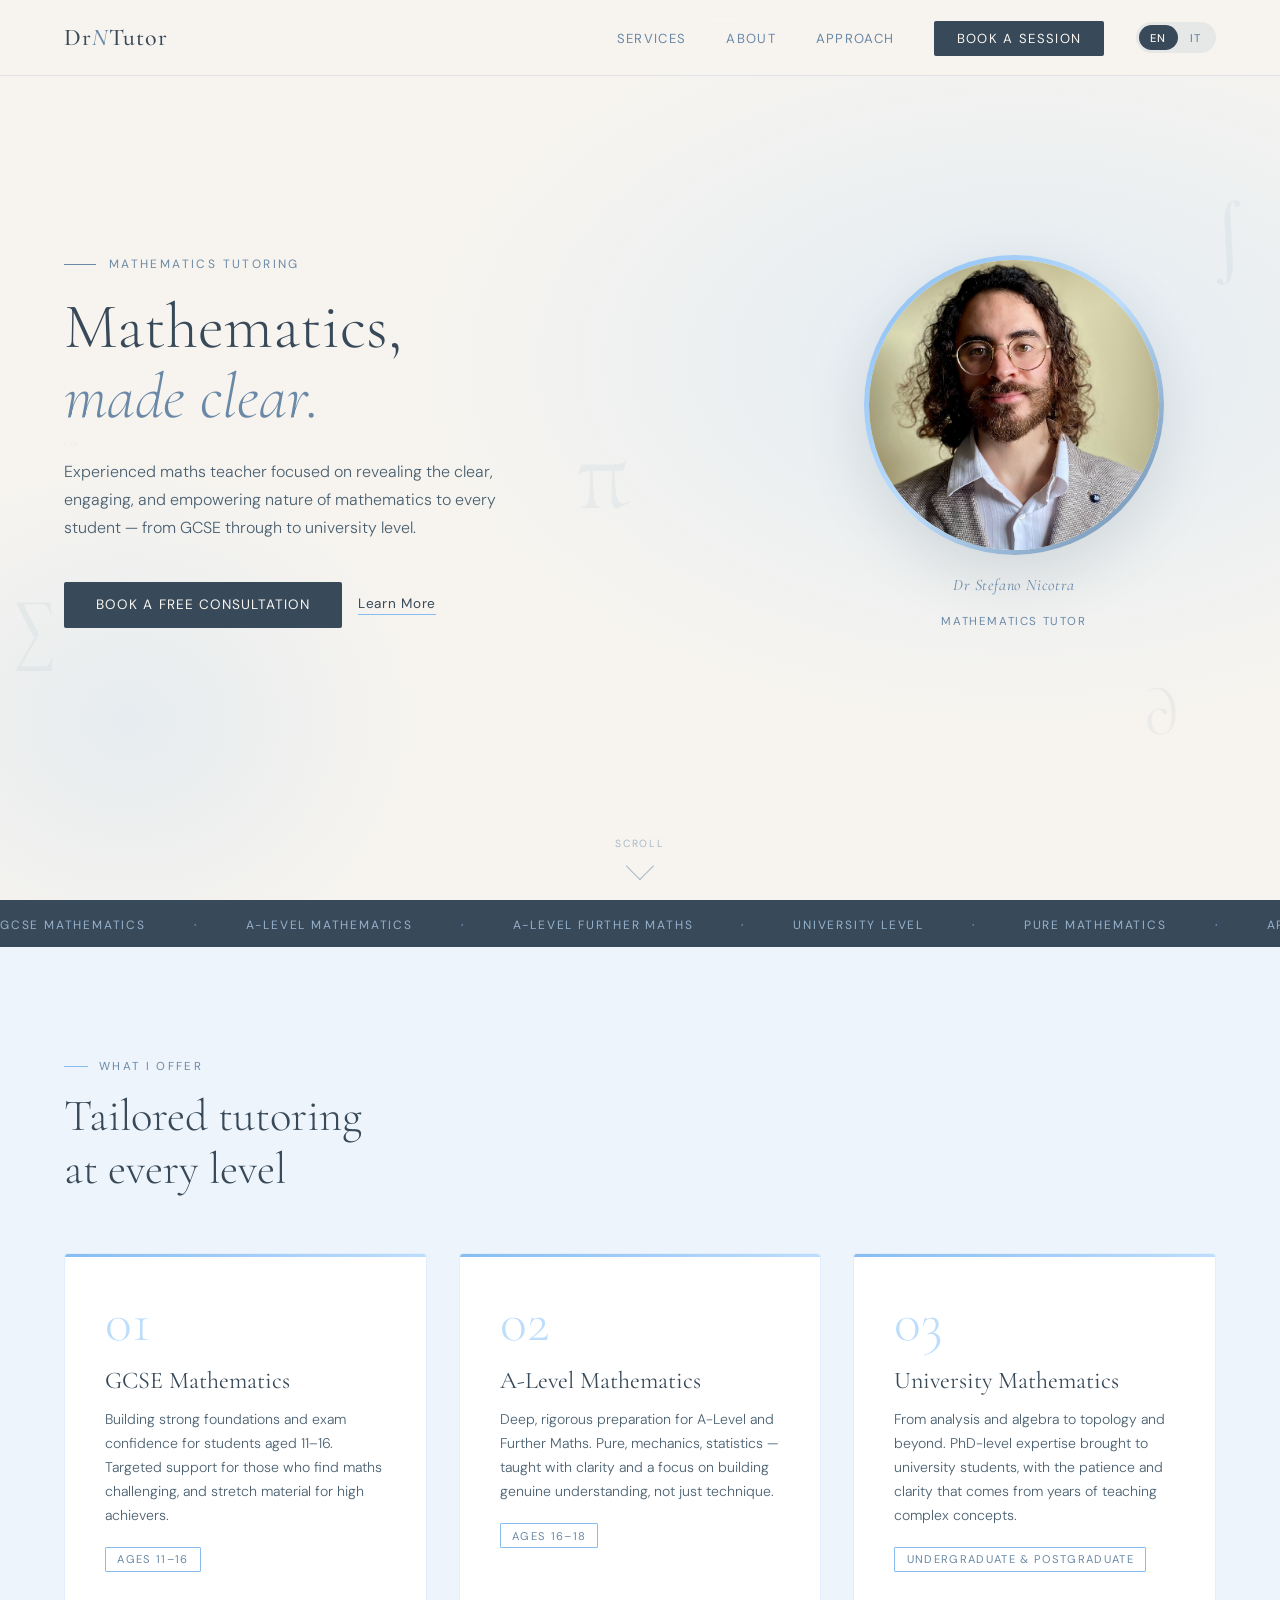
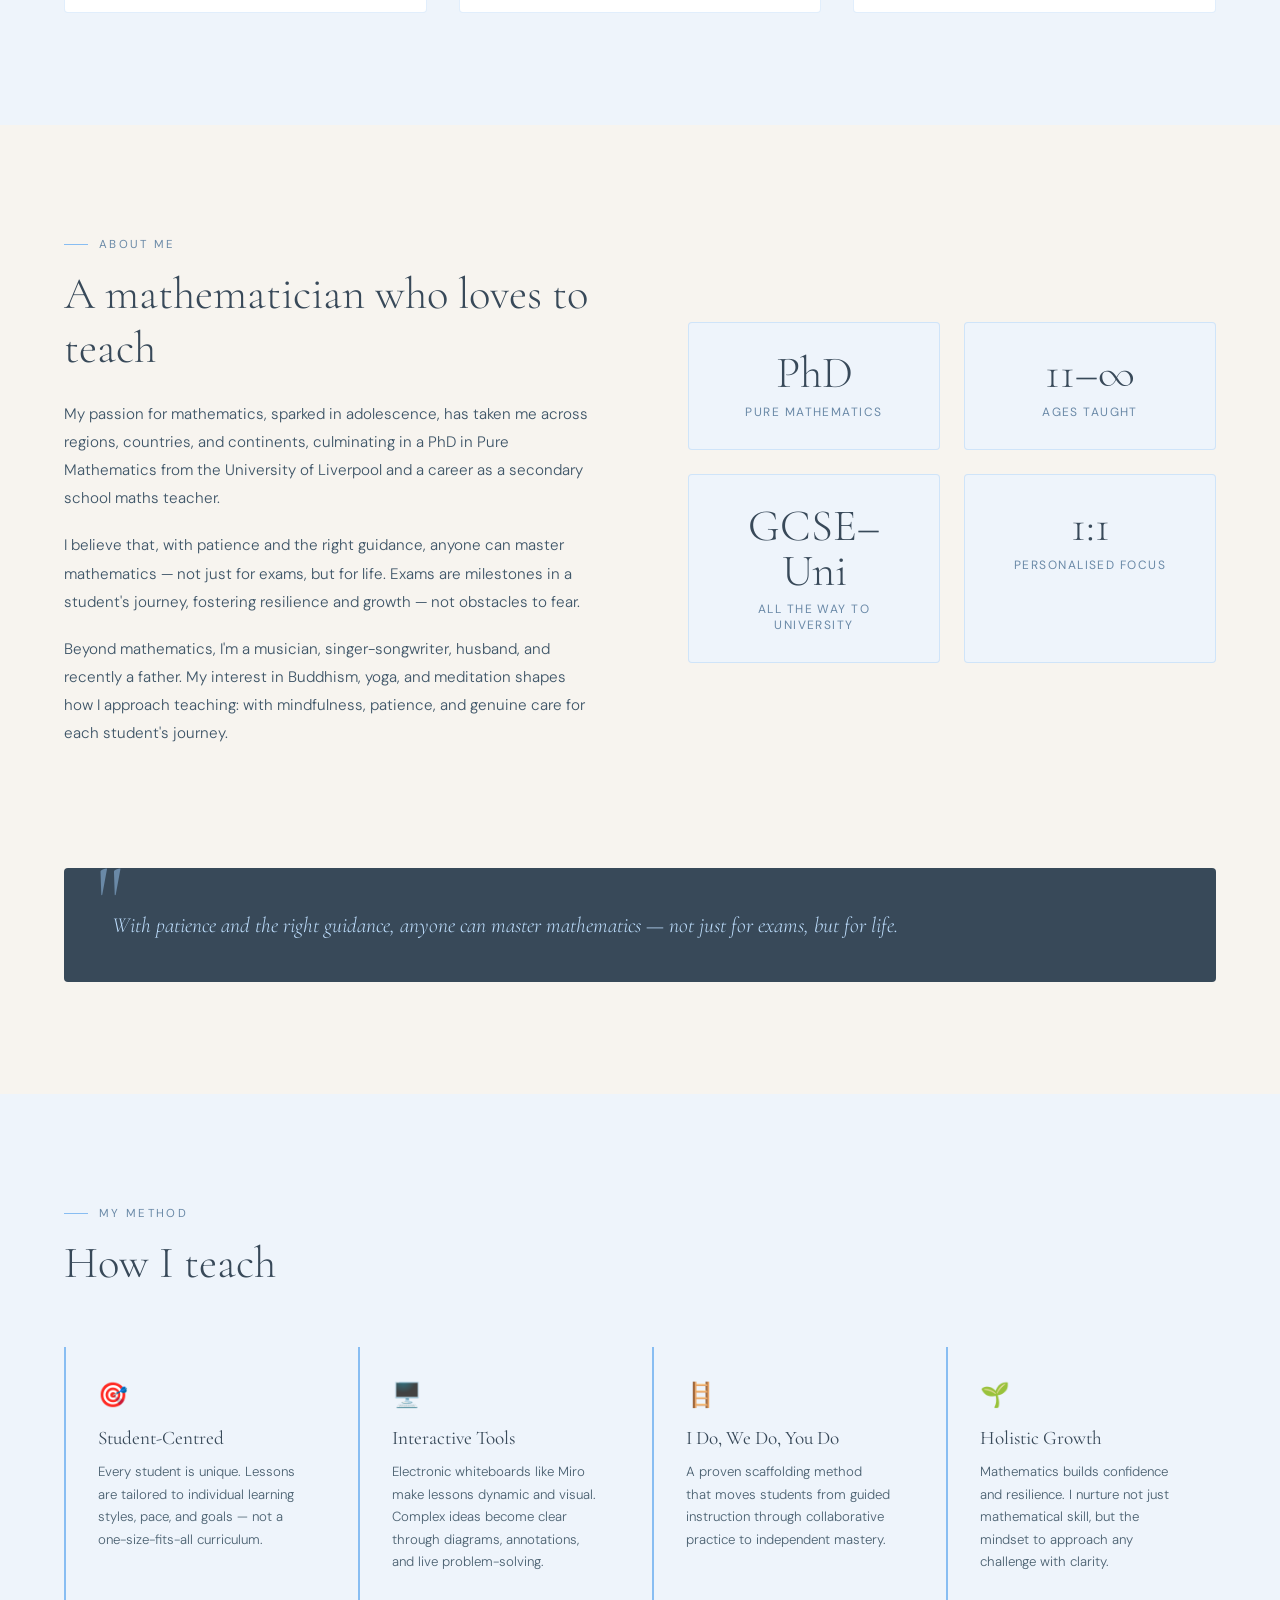
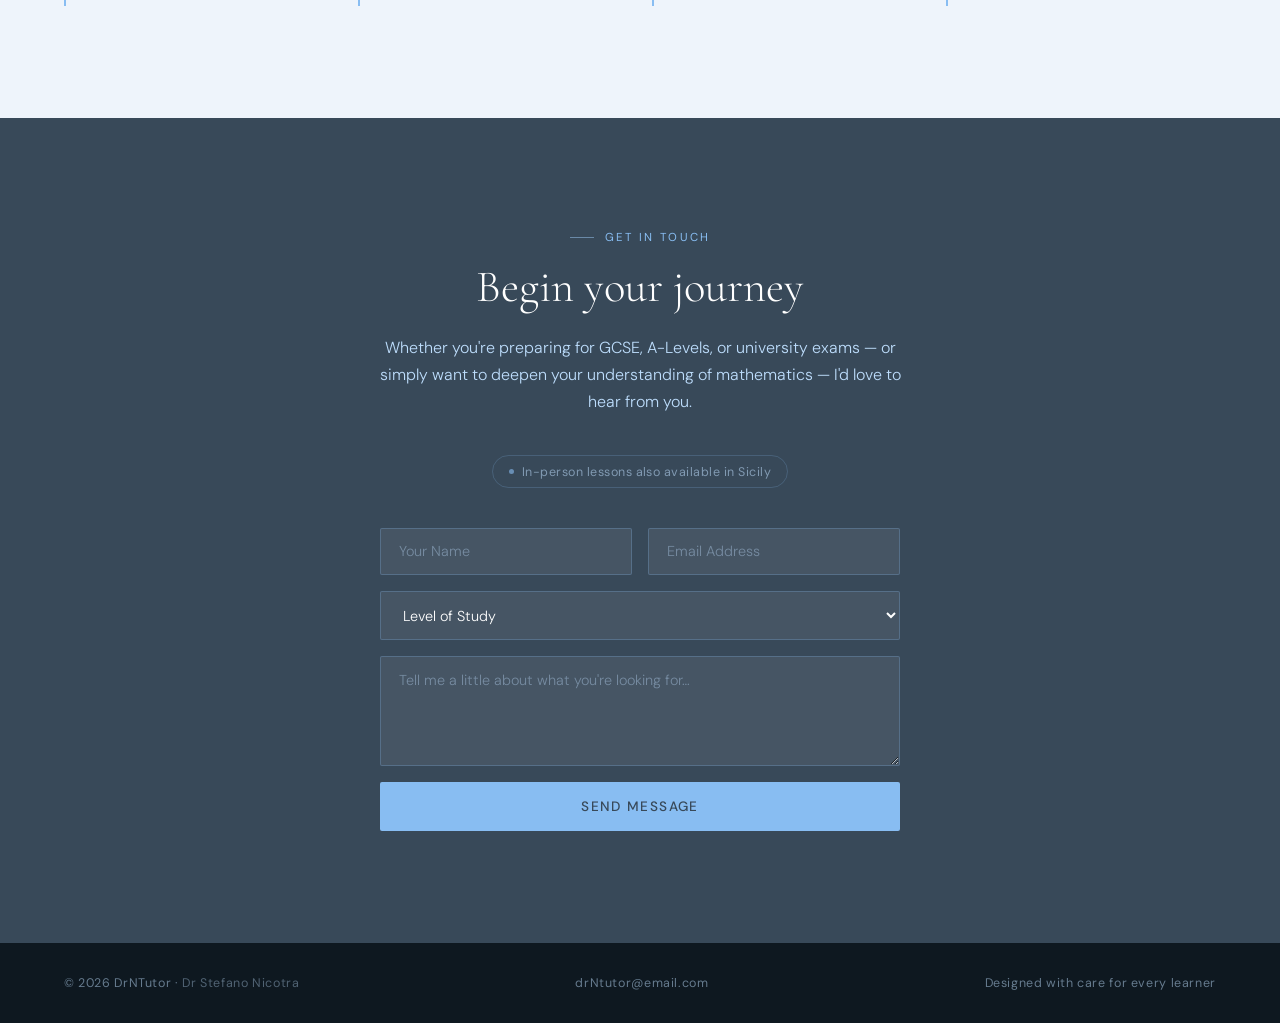
==== index.html @ b0b3ac21 "Update index.html" ====
<!DOCTYPE html>
<html lang="en">
<head>
  <meta charset="UTF-8">
  <meta name="viewport" content="width=device-width, initial-scale=1.0">
  <title>DrNTutor — Mathematics Tutoring</title>
  <link rel="preconnect" href="https://fonts.googleapis.com">
  <link href="https://fonts.googleapis.com/css2?family=Cormorant+Garamond:ital,wght@0,300;0,400;0,500;1,300;1,400&family=DM+Sans:wght@300;400;500&display=swap" rel="stylesheet">
  <style>
    *, *::before, *::after { box-sizing: border-box; margin: 0; padding: 0; }
    :root {
      --blue-light: #88BDF2; --blue-deep: #384959;
      --blue-sky: #BDDDFC;   --blue-slate: #6A89A7;
      --cream: #F7F4EF;      --ink: #1a2330; --mist: #eef4fb;
    }
    html { scroll-behavior: smooth; }
    body { font-family: 'DM Sans', sans-serif; background: var(--cream); color: var(--ink); overflow-x: hidden; }

    /* NAV */
    nav {
      position: fixed; top: 0; left: 0; right: 0; z-index: 100;
      display: flex; justify-content: space-between; align-items: center;
      padding: 1.4rem 4rem;
      background: rgba(247,244,239,0.88);
      backdrop-filter: blur(12px);
      border-bottom: 1px solid rgba(106,137,167,0.15);
    }
    .nav-logo { font-family: 'Cormorant Garamond', serif; font-size: 1.5rem; font-weight: 500; color: var(--blue-deep); letter-spacing: 0.04em; }
    .nav-logo span { color: var(--blue-slate); font-style: italic; }
    .nav-right { display: flex; align-items: center; gap: 2rem; }
    .nav-links { display: flex; gap: 2.5rem; list-style: none; }
    .nav-links a { font-size: 0.82rem; font-weight: 400; color: var(--blue-slate); text-decoration: none; letter-spacing: 0.1em; text-transform: uppercase; transition: color 0.2s; }
    .nav-links a:hover { color: var(--blue-deep); }
    .nav-cta { background: var(--blue-deep); color: var(--cream) !important; padding: 0.55rem 1.4rem !important; border-radius: 2px; }
    .nav-cta:hover { background: var(--blue-slate) !important; }

    /* LANG TOGGLE */
    .lang-toggle { display: flex; align-items: center; background: rgba(106,137,167,0.12); border-radius: 20px; padding: 3px; }
    .lang-btn { font-size: 0.7rem; font-weight: 500; letter-spacing: 0.12em; text-transform: uppercase; border: none; background: transparent; color: var(--blue-slate); padding: 0.32rem 0.72rem; border-radius: 16px; cursor: pointer; transition: background 0.2s, color 0.2s; font-family: 'DM Sans', sans-serif; }
    .lang-btn.active { background: var(--blue-deep); color: var(--cream); }

    /* HERO */
    .hero {
      min-height: 100vh;
      display: flex; flex-direction: column; justify-content: center;
      padding: 0 4rem 6rem; padding-top: 5rem;
      position: relative; overflow: hidden;
    }
    .hero-bg { position: absolute; inset: 0; z-index: 0; background: radial-gradient(ellipse 70% 60% at 80% 40%, rgba(189,221,252,0.35) 0%, transparent 70%), radial-gradient(ellipse 40% 50% at 10% 80%, rgba(136,189,242,0.15) 0%, transparent 60%); }
    .math-float { position: absolute; z-index: 0; font-family: 'Cormorant Garamond', serif; color: rgba(106,137,167,0.08); pointer-events: none; animation: floatUp 20s ease-in-out infinite; }
    .math-float:nth-child(1) { font-size: 8rem; top: 15%; left: 3%;   animation-delay: 0s; }
    .math-float:nth-child(2) { font-size: 5rem; top: 65%; left: 1%;   animation-delay: 3s; }
    .math-float:nth-child(3) { font-size: 6rem; top: 20%; right: 3%;  animation-delay: 6s; }
    .math-float:nth-child(4) { font-size: 4rem; top: 75%; right: 8%;  animation-delay: 9s; }
    .math-float:nth-child(5) { font-size: 7rem; top: 45%; left: 45%;  animation-delay: 12s; }
    @keyframes floatUp { 0%,100% { transform: translateY(0) rotate(-2deg); opacity:.08; } 50% { transform: translateY(-18px) rotate(2deg); opacity:.13; } }

    /* HERO INNER — text left, portrait right */
    .hero-inner {
      position: relative; z-index: 1;
      display: grid;
      grid-template-columns: 1fr auto;
      align-items: center;
      gap: 4rem;
      max-width: 1100px;
    }
    .hero-content {}
    .hero-eyebrow { font-size: 0.75rem; letter-spacing: 0.2em; text-transform: uppercase; color: var(--blue-slate); margin-bottom: 1.2rem; display: flex; align-items: center; gap: 0.8rem; }
    .hero-eyebrow::before { content: ''; display: block; width: 2rem; height: 1px; background: var(--blue-slate); }
    .hero-title { font-family: 'Cormorant Garamond', serif; font-size: clamp(3rem, 5vw, 4.8rem); font-weight: 300; line-height: 1.1; color: var(--blue-deep); margin-bottom: 1.6rem; }
    .hero-title em { font-style: italic; color: var(--blue-slate); }
    .hero-sub { font-size: 1rem; line-height: 1.75; color: #4a6070; max-width: 480px; margin-bottom: 2.5rem; font-weight: 300; }
    .hero-actions { display: flex; gap: 1rem; align-items: center; }
    .btn-primary { background: var(--blue-deep); color: var(--cream); padding: 0.9rem 2rem; border: none; border-radius: 2px; font-family: 'DM Sans', sans-serif; font-size: 0.85rem; font-weight: 400; letter-spacing: 0.08em; text-transform: uppercase; cursor: pointer; text-decoration: none; transition: background 0.25s, transform 0.15s; display: inline-block; }
    .btn-primary:hover { background: var(--blue-slate); transform: translateY(-1px); }
    .btn-secondary { color: var(--blue-deep); font-size: 0.85rem; font-weight: 400; text-decoration: none; letter-spacing: 0.05em; border-bottom: 1px solid var(--blue-light); padding-bottom: 2px; transition: border-color 0.2s; }
    .btn-secondary:hover { border-color: var(--blue-deep); }

    /* CIRCULAR PORTRAIT */
    .hero-portrait-wrap {
      display: flex; flex-direction: column; align-items: center; gap: 1.2rem;
      flex-shrink: 0;
    }
    .portrait-ring {
      width: 300px; height: 300px;
      border-radius: 50%;
      padding: 5px;
      background: linear-gradient(135deg, var(--blue-light), var(--blue-sky), var(--blue-slate));
      box-shadow: 0 20px 60px rgba(56,73,89,0.15);
    }
    .portrait-inner {
      width: 100%; height: 100%;
      border-radius: 50%;
      overflow: hidden;
      background: var(--mist);
      display: flex; align-items: center; justify-content: center;
      position: relative;
    }
    /* Placeholder shown until a real photo is dropped in */
    .portrait-placeholder {
      display: flex; flex-direction: column; align-items: center; gap: 0.5rem;
      color: var(--blue-slate); text-align: center; padding: 1rem;
    }
    .portrait-placeholder svg { opacity: 0.4; }
    .portrait-placeholder span { font-size: 0.72rem; letter-spacing: 0.08em; text-transform: uppercase; opacity: 0.6; }
    /* Real photo: just swap the src on <img id="portrait-img"> */
    #portrait-img { width: 100%; height: 100%; object-fit: cover; object-position: center top; display: none; }

    .portrait-name {
      font-family: 'Cormorant Garamond', serif;
      font-size: 1rem; font-weight: 400; font-style: italic;
      color: var(--blue-slate); letter-spacing: 0.05em; text-align: center;
    }

    /* SCROLL INDICATOR */
    .scroll-hint {
      position: absolute; bottom: 1.5rem; left: 50%; transform: translateX(-50%);
      z-index: 2; display: flex; flex-direction: column; align-items: center; gap: 0.4rem;
      opacity: 0.55; animation: fadeInUp 1.2s ease 1.5s both;
    }
    .scroll-hint span { font-size: 0.65rem; letter-spacing: 0.18em; text-transform: uppercase; color: var(--blue-slate); }
    .scroll-arrow {
      width: 20px; height: 20px;
      border-right: 1.5px solid var(--blue-slate);
      border-bottom: 1.5px solid var(--blue-slate);
      transform: rotate(45deg);
      animation: bounce 1.8s ease-in-out infinite;
    }
    @keyframes bounce { 0%,100% { transform: rotate(45deg) translateY(0); } 50% { transform: rotate(45deg) translateY(5px); } }
    @keyframes fadeInUp { from { opacity:0; transform: translateX(-50%) translateY(10px); } to { opacity:.55; transform: translateX(-50%) translateY(0); } }

    /* STRIP */
    .strip { background: var(--blue-deep); color: var(--blue-sky); padding: 0.8rem 0; overflow: hidden; white-space: nowrap; }
    .strip-inner { display: inline-flex; gap: 3rem; animation: marquee 25s linear infinite; font-size: 0.75rem; letter-spacing: 0.15em; text-transform: uppercase; }
    .strip-inner span { opacity: 0.7; }
    .strip-dot { color: var(--blue-light); opacity: 1 !important; }
    @keyframes marquee { from { transform: translateX(0); } to { transform: translateX(-50%); } }

    /* SECTIONS */
    section { padding: 7rem 4rem; }
    .section-label { font-size: 0.72rem; letter-spacing: 0.2em; text-transform: uppercase; color: var(--blue-slate); margin-bottom: 1rem; display: flex; align-items: center; gap: 0.7rem; }
    .section-label::before { content: ''; display: block; width: 1.5rem; height: 1px; background: var(--blue-light); }
    .section-title { font-family: 'Cormorant Garamond', serif; font-size: clamp(2.2rem, 3.5vw, 3.2rem); font-weight: 300; color: var(--blue-deep); line-height: 1.2; }

    /* SERVICES */
    .services { background: var(--mist); }
    .services-grid { display: grid; grid-template-columns: repeat(3, 1fr); gap: 2rem; margin-top: 3.5rem; }
    .service-card { background: white; padding: 2.5rem; border-radius: 4px; border: 1px solid rgba(136,189,242,0.25); position: relative; overflow: hidden; transition: transform 0.25s, box-shadow 0.25s; }
    .service-card:hover { transform: translateY(-4px); box-shadow: 0 16px 48px rgba(56,73,89,0.1); }
    .service-card::before { content: ''; position: absolute; top: 0; left: 0; right: 0; height: 3px; background: linear-gradient(90deg, var(--blue-light), var(--blue-sky)); }
    .service-num { font-family: 'Cormorant Garamond', serif; font-size: 3.5rem; font-weight: 300; color: var(--blue-sky); line-height: 1; margin-bottom: 1rem; }
    .service-name { font-family: 'Cormorant Garamond', serif; font-size: 1.5rem; font-weight: 400; color: var(--blue-deep); margin-bottom: 0.8rem; }
    .service-desc { font-size: 0.88rem; line-height: 1.7; color: #4a6070; font-weight: 300; }
    .service-tag { display: inline-block; margin-top: 1.2rem; font-size: 0.7rem; letter-spacing: 0.12em; text-transform: uppercase; color: var(--blue-slate); border: 1px solid var(--blue-light); padding: 0.3rem 0.7rem; border-radius: 1px; }

    /* ABOUT */
    .about-grid { display: grid; grid-template-columns: 1fr 1fr; gap: 6rem; align-items: center; }
    .about-body { font-size: 0.95rem; line-height: 1.85; color: #3d5467; font-weight: 300; margin-top: 1.5rem; }
    .about-body p + p { margin-top: 1.2rem; }
    .about-stats { display: grid; grid-template-columns: 1fr 1fr; gap: 1.5rem; }
    .stat-box { background: var(--mist); border: 1px solid rgba(136,189,242,0.3); border-radius: 4px; padding: 1.8rem; text-align: center; }
    .stat-num { font-family: 'Cormorant Garamond', serif; font-size: 2.8rem; font-weight: 300; color: var(--blue-deep); line-height: 1; }
    .stat-label { font-size: 0.75rem; letter-spacing: 0.12em; text-transform: uppercase; color: var(--blue-slate); margin-top: 0.5rem; }
    .about-quote { grid-column: 1 / -1; background: var(--blue-deep); color: var(--blue-sky); padding: 2.5rem 3rem; border-radius: 4px; margin-top: 1.5rem; position: relative; }
    .about-quote::before { content: '"'; font-family: 'Cormorant Garamond', serif; font-size: 6rem; font-weight: 300; color: var(--blue-slate); position: absolute; top: -1rem; left: 2rem; line-height: 1; }
    .about-quote p { font-family: 'Cormorant Garamond', serif; font-size: 1.35rem; font-style: italic; font-weight: 300; line-height: 1.6; }

    /* APPROACH */
    .approach { background: var(--mist); }
    .approach-grid { display: grid; grid-template-columns: repeat(4, 1fr); gap: 1.5rem; margin-top: 3.5rem; }
    .approach-item { padding: 2rem; border-left: 2px solid var(--blue-light); }
    .approach-icon { font-size: 1.5rem; margin-bottom: 1rem; }
    .approach-title { font-family: 'Cormorant Garamond', serif; font-size: 1.2rem; color: var(--blue-deep); margin-bottom: 0.7rem; }
    .approach-text { font-size: 0.83rem; line-height: 1.7; color: #4a6070; font-weight: 300; }

    /* CONTACT */
    .contact { background: var(--blue-deep); color: var(--blue-sky); text-align: center; }
    .contact .section-label { color: var(--blue-light); justify-content: center; }
    .contact .section-label::before { background: var(--blue-slate); }
    .contact .section-title { color: white; margin-bottom: 1.2rem; }
    .contact-sub { font-size: 1rem; line-height: 1.7; color: var(--blue-sky); max-width: 540px; margin: 0 auto 2.5rem; font-weight: 300; }
    .sicily-note {
      display: inline-flex; align-items: center; gap: 0.5rem;
      font-size: 0.78rem; color: rgba(189,221,252,0.55);
      border: 1px solid rgba(136,189,242,0.2);
      padding: 0.45rem 1rem; border-radius: 20px;
      margin-bottom: 2.5rem;
      letter-spacing: 0.04em;
    }
    .sicily-note .dot { width: 5px; height: 5px; border-radius: 50%; background: var(--blue-light); opacity: 0.6; flex-shrink: 0; }
    .contact-form { max-width: 520px; margin: 0 auto; display: grid; gap: 1rem; }
    .form-row { display: grid; grid-template-columns: 1fr 1fr; gap: 1rem; }
    .form-input { background: rgba(255,255,255,0.07); border: 1px solid rgba(136,189,242,0.25); border-radius: 2px; padding: 0.85rem 1.1rem; color: white; font-family: 'DM Sans', sans-serif; font-size: 0.9rem; font-weight: 300; outline: none; transition: border-color 0.2s; width: 100%; }
    .form-input::placeholder { color: rgba(189,221,252,0.4); }
    .form-input:focus { border-color: var(--blue-light); }
    select.form-input option { background: var(--blue-deep); color: white; }
    textarea.form-input { resize: vertical; min-height: 110px; }
    .btn-form { background: var(--blue-light); color: var(--blue-deep); padding: 1rem 2.5rem; border: none; border-radius: 2px; font-family: 'DM Sans', sans-serif; font-size: 0.85rem; font-weight: 500; letter-spacing: 0.1em; text-transform: uppercase; cursor: pointer; transition: background 0.25s; width: 100%; }
    .btn-form:hover { background: var(--blue-sky); }

    /* FOOTER */
    footer { background: #0e1820; color: rgba(189,221,252,0.5); padding: 2rem 4rem; display: flex; justify-content: space-between; align-items: center; font-size: 0.78rem; letter-spacing: 0.05em; }

    /* REVEAL */
    .reveal { opacity: 0; transform: translateY(24px); transition: opacity 0.7s ease, transform 0.7s ease; }
    .reveal.visible { opacity: 1; transform: translateY(0); }

    /* RESPONSIVE */
    @media (max-width: 900px) {
      nav { padding: 1.2rem 1.5rem; }
      .nav-links { display: none; }
      .hero { padding: 6rem 1.5rem 4rem; }
      .hero-inner { grid-template-columns: 1fr; justify-items: center; text-align: center; gap: 2.5rem; }
      .hero-eyebrow { justify-content: center; }
      .hero-sub { margin-left: auto; margin-right: auto; }
      .hero-actions { justify-content: center; }
      .portrait-ring { width: 240px; height: 240px; }
      section { padding: 5rem 1.5rem; }
      .services-grid { grid-template-columns: 1fr; }
      .about-grid { grid-template-columns: 1fr; gap: 3rem; }
      .approach-grid { grid-template-columns: 1fr 1fr; }
      .form-row { grid-template-columns: 1fr; }
      footer { flex-direction: column; gap: 0.8rem; text-align: center; }
    }
  </style>
</head>
<body>

  <!-- NAV -->
  <nav>
    <div class="nav-logo">Dr<span>N</span>Tutor</div>
    <div class="nav-right">
      <ul class="nav-links">
        <li><a href="#services" data-t='{"en":"Services","it":"Servizi"}'>Services</a></li>
        <li><a href="#about" data-t='{"en":"About","it":"Chi sono"}'>About</a></li>
        <li><a href="#approach" data-t='{"en":"Approach","it":"Metodo"}'>Approach</a></li>
        <li><a href="#contact" class="nav-cta" data-t='{"en":"Book a Session","it":"Prenota"}'>Book a Session</a></li>
      </ul>
      <div class="lang-toggle">
        <button class="lang-btn active" id="btn-en" onclick="setLang('en')">EN</button>
        <button class="lang-btn" id="btn-it" onclick="setLang('it')">IT</button>
      </div>
    </div>
  </nav>

  <!-- HERO -->
  <section class="hero" id="home">
    <div class="hero-bg"></div>
    <span class="math-float">∑</span><span class="math-float">∫</span>
    <span class="math-float">∂</span><span class="math-float">π</span><span class="math-float">∞</span>

    <div class="hero-inner">
      <!-- TEXT -->
      <div class="hero-content reveal">
        <div class="hero-eyebrow" data-t='{"en":"Mathematics Tutoring","it":"Ripetizioni di Matematica"}'>Mathematics Tutoring</div>
        <h1 class="hero-title" data-t='{"en":"Mathematics,<br><em>made clear.<\/em>","it":"La matematica,<br><em>resa chiara.<\/em>"}'>Mathematics,<br><em>made clear.</em></h1>
        <p class="hero-sub" data-t='{"en":"Experienced maths teacher focused on revealing the clear, engaging, and empowering nature of mathematics to every student — from GCSE through to university level.","it":"Insegnante di matematica con esperienza, dedicato a rendere la matematica chiara, coinvolgente e accessibile a ogni studente — dalle scuole medie fino all'università."}'>
          Experienced maths teacher focused on revealing the clear, engaging, and empowering nature of mathematics to every student — from GCSE through to university level.
        </p>
        <div class="hero-actions">
          <a href="#contact" class="btn-primary" data-t='{"en":"Book a Free Consultation","it":"Prenota una Consulenza Gratuita"}'>Book a Free Consultation</a>
          <a href="#about" class="btn-secondary" data-t='{"en":"Learn More","it":"Scopri di più"}'>Learn More</a>
        </div>
      </div>

      <!-- PORTRAIT -->
      <div class="hero-portrait-wrap reveal" style="transition-delay:0.2s">
        <div class="portrait-ring">
          <div class="portrait-inner">
            <img id="portrait-img" src="[data-uri]" alt="Dr N" style="width:100%;height:100%;object-fit:cover;object-position:center 8%;display:block;transform:scale(1.15);transform-origin:center 20%;">
          </div>
        </div>
        <div class="portrait-name" data-t='{"en":"Dr Stefano Nicotra","it":"Dr Stefano Nicotra"}'>Dr Stefano Nicotra</div>
        <div style="font-size:0.72rem;letter-spacing:0.14em;text-transform:uppercase;color:var(--blue-slate);text-align:center;" data-t='{"en":"Mathematics Tutor","it":"Tutor di Matematica"}'>Mathematics Tutor</div>
      </div>
    </div>

    <!-- SCROLL HINT -->
    <div class="scroll-hint">
      <span data-t='{"en":"Scroll","it":"Scorri"}'>Scroll</span>
      <div class="scroll-arrow"></div>
    </div>
  </section>

  <!-- STRIP -->
  <div class="strip">
    <div class="strip-inner">
      <span data-t='{"en":"GCSE Mathematics","it":"Matematica GCSE"}'>GCSE Mathematics</span><span class="strip-dot">·</span>
      <span data-t='{"en":"A-Level Mathematics","it":"Matematica A-Level"}'>A-Level Mathematics</span><span class="strip-dot">·</span>
      <span data-t='{"en":"A-Level Further Maths","it":"Further Maths A-Level"}'>A-Level Further Maths</span><span class="strip-dot">·</span>
      <span data-t='{"en":"University Level","it":"Livello Universitario"}'>University Level</span><span class="strip-dot">·</span>
      <span data-t='{"en":"Pure Mathematics","it":"Matematica Pura"}'>Pure Mathematics</span><span class="strip-dot">·</span>
      <span data-t='{"en":"Applied Mathematics","it":"Matematica Applicata"}'>Applied Mathematics</span><span class="strip-dot">·</span>
      <span data-t='{"en":"Statistics","it":"Statistica"}'>Statistics</span><span class="strip-dot">·</span>
      <span data-t='{"en":"Online Lessons","it":"Lezioni Online"}'>Online Lessons</span><span class="strip-dot">·</span>
      <span data-t='{"en":"GCSE Mathematics","it":"Matematica GCSE"}'>GCSE Mathematics</span><span class="strip-dot">·</span>
      <span data-t='{"en":"A-Level Mathematics","it":"Matematica A-Level"}'>A-Level Mathematics</span><span class="strip-dot">·</span>
      <span data-t='{"en":"A-Level Further Maths","it":"Further Maths A-Level"}'>A-Level Further Maths</span><span class="strip-dot">·</span>
      <span data-t='{"en":"University Level","it":"Livello Universitario"}'>University Level</span><span class="strip-dot">·</span>
      <span data-t='{"en":"Pure Mathematics","it":"Matematica Pura"}'>Pure Mathematics</span><span class="strip-dot">·</span>
      <span data-t='{"en":"Applied Mathematics","it":"Matematica Applicata"}'>Applied Mathematics</span><span class="strip-dot">·</span>
      <span data-t='{"en":"Statistics","it":"Statistica"}'>Statistics</span><span class="strip-dot">·</span>
      <span data-t='{"en":"Online Lessons","it":"Lezioni Online"}'>Online Lessons</span><span class="strip-dot">·</span>
    </div>
  </div>

  <!-- SERVICES -->
  <section class="services" id="services">
    <div class="section-label" data-t='{"en":"What I Offer","it":"Cosa Offro"}'>What I Offer</div>
    <h2 class="section-title" data-t='{"en":"Tailored tutoring<br>at every level","it":"Ripetizioni su misura<br>per ogni livello"}'>Tailored tutoring<br>at every level</h2>
    <div class="services-grid">
      <div class="service-card reveal">
        <div class="service-num">01</div>
        <div class="service-name" data-t='{"en":"GCSE Mathematics","it":"Matematica — Scuola Media"}'>GCSE Mathematics</div>
        <p class="service-desc" data-t='{"en":"Building strong foundations and exam confidence for students aged 11–16. Targeted support for those who find maths challenging, and stretch material for high achievers.","it":"Costruire basi solide e fiducia per gli studenti delle scuole medie (11–14 anni). Supporto mirato per chi trova la matematica difficile, e materiale di approfondimento per i più brillanti."}'>
          Building strong foundations and exam confidence for students aged 11–16. Targeted support for those who find maths challenging, and stretch material for high achievers.
        </p>
        <span class="service-tag" data-t='{"en":"Ages 11–16","it":"Età 11–14"}'>Ages 11–16</span>
      </div>
      <div class="service-card reveal" style="transition-delay:0.1s">
        <div class="service-num">02</div>
        <div class="service-name" data-t='{"en":"A-Level Mathematics","it":"Matematica — Liceo"}'>A-Level Mathematics</div>
        <p class="service-desc" data-t='{"en":"Deep, rigorous preparation for A-Level and Further Maths. Pure, mechanics, statistics — taught with clarity and a focus on building genuine understanding, not just technique.","it":"Preparazione solida per studenti di scuola superiore: equazioni, funzioni, calcolo, trigonometria e probabilità — insegnati con chiarezza, con l&apos;obiettivo di costruire una comprensione autentica e profonda."}'>
          Deep, rigorous preparation for A-Level and Further Maths. Pure, mechanics, statistics — taught with clarity and a focus on building genuine understanding, not just technique.
</p>
        <span class="service-tag" data-t='{"en":"Ages 16–18","it":"Età 14–19"}'>Ages 16–18</span>
      </div>
      <div class="service-card reveal" style="transition-delay:0.2s">
        <div class="service-num">03</div>
        <div class="service-name" data-t='{"en":"University Mathematics","it":"Matematica Universitaria"}'>University Mathematics</div>
        <p class="service-desc" data-t='{"en":"From analysis and algebra to topology and beyond. PhD-level expertise brought to university students, with the patience and clarity that comes from years of teaching complex concepts.","it":"Dall&apos;analisi all&apos;algebra lineare, dalla statistica alla topologia e oltre. Competenza a livello di dottorato al servizio degli studenti universitari, con la pazienza e la chiarezza che derivano da anni di insegnamento."}'>
          From analysis and algebra to topology and beyond. PhD-level expertise brought to university students, with the patience and clarity that comes from years of teaching complex concepts.
</p>
        <span class="service-tag" data-t='{"en":"Undergraduate &amp; Postgraduate","it":"Triennale e Magistrale"}'>Undergraduate &amp; Postgraduate</span>
      </div>
    </div>
  </section>

  <!-- ABOUT -->
  <section id="about" style="padding: 7rem 4rem;">
    <div class="about-grid">
      <div class="reveal">
        <div class="section-label" data-t='{"en":"About Me","it":"Chi Sono"}'>About Me</div>
        <h2 class="section-title" data-t='{"en":"A mathematician who loves to teach","it":"Un matematico che ama insegnare"}'>A mathematician who loves to teach</h2>
        <div class="about-body">
          <p data-t='{"en":"My passion for mathematics, sparked in adolescence, has taken me across regions, countries, and continents, culminating in a PhD in Pure Mathematics from the University of Liverpool and a career as a secondary school maths teacher.","it":"La mia passione per la matematica, nata in adolescenza, mi ha portato attraverso regioni, paesi e continenti, culminando in un dottorato in Matematica Pura presso l\'Università di Liverpool e in una carriera come insegnante di matematica."}'>
            My passion for mathematics, sparked in adolescence, has taken me across regions, countries, and continents, culminating in a PhD in Pure Mathematics from the University of Liverpool and a career as a secondary school maths teacher.
          </p>
          <p data-t='{"en":"I believe that, with patience and the right guidance, anyone can master mathematics — not just for exams, but for life. Exams are milestones in a student\'s journey, fostering resilience and growth — not obstacles to fear.","it":"Credo che, con pazienza e la giusta guida, chiunque possa padroneggiare la matematica — non solo per gli esami, ma per la vita. Gli esami sono tappe nel percorso di uno studente, che favoriscono resilienza e crescita."}'>
            I believe that, with patience and the right guidance, anyone can master mathematics — not just for exams, but for life. Exams are milestones in a student's journey, fostering resilience and growth — not obstacles to fear.
          </p>
          <p data-t='{"en":"Beyond mathematics, I\'m a musician, singer-songwriter, husband, and recently a father. My interest in Buddhism, yoga, and meditation shapes how I approach teaching: with mindfulness, patience, and genuine care for each student\'s journey.","it":"Al di là della matematica, sono un musicista, cantautore, marito e recentemente padre. Il mio interesse per il buddhismo, lo yoga e la meditazione plasma il mio approccio all\'insegnamento: con consapevolezza e cura genuina."}'>
            Beyond mathematics, I'm a musician, singer-songwriter, husband, and recently a father. My interest in Buddhism, yoga, and meditation shapes how I approach teaching: with mindfulness, patience, and genuine care for each student's journey.
          </p>
        </div>
      </div>
      <div class="reveal" style="transition-delay:0.15s">
        <div class="about-stats">
          <div class="stat-box"><div class="stat-num">PhD</div><div class="stat-label" data-t='{"en":"Pure Mathematics","it":"Matematica Pura"}'>Pure Mathematics</div></div>
          <div class="stat-box"><div class="stat-num">11–∞</div><div class="stat-label" data-t='{"en":"Ages Taught","it":"Età degli Studenti"}'>Ages Taught</div></div>
          <div class="stat-box"><div class="stat-num" data-t='{"en":"GCSE–Uni","it":"Media–Uni"}'>GCSE–Uni</div><div class="stat-label" data-t='{"en":"All the way to University","it":"Scuola Media · Liceo · Università"}'>All the way to University</div></div>
          <div class="stat-box"><div class="stat-num">1:1</div><div class="stat-label" data-t='{"en":"Personalised Focus","it":"Focus Personalizzato"}'>Personalised Focus</div></div>
        </div>
      </div>
      <div class="about-quote reveal">
        <p data-t='{"en":"With patience and the right guidance, anyone can master mathematics — not just for exams, but for life.","it":"Con pazienza e la giusta guida, chiunque può padroneggiare la matematica — non solo per gli esami, ma per la vita."}'>
          With patience and the right guidance, anyone can master mathematics — not just for exams, but for life.
        </p>
      </div>
    </div>
  </section>

  <!-- APPROACH -->
  <section class="approach" id="approach">
    <div class="section-label" data-t='{"en":"My Method","it":"Il Mio Metodo"}'>My Method</div>
    <h2 class="section-title" data-t='{"en":"How I teach","it":"Come insegno"}'>How I teach</h2>
    <div class="approach-grid">
      <div class="approach-item reveal">
        <div class="approach-icon">🎯</div>
        <div class="approach-title" data-t='{"en":"Student-Centred","it":"Centrato sullo Studente"}'>Student-Centred</div>
        <p class="approach-text" data-t='{"en":"Every student is unique. Lessons are tailored to individual learning styles, pace, and goals — not a one-size-fits-all curriculum.","it":"Ogni studente è unico. Le lezioni sono adattate agli stili di apprendimento, al ritmo e agli obiettivi individuali."}'>Every student is unique. Lessons are tailored to individual learning styles, pace, and goals — not a one-size-fits-all curriculum.</p>
      </div>
      <div class="approach-item reveal" style="transition-delay:0.1s">
        <div class="approach-icon">🖥️</div>
        <div class="approach-title" data-t='{"en":"Interactive Tools","it":"Strumenti Interattivi"}'>Interactive Tools</div>
        <p class="approach-text" data-t='{"en":"Electronic whiteboards like Miro make lessons dynamic and visual. Complex ideas become clear through diagrams, annotations, and live problem-solving.","it":"Le lavagne digitali come Miro rendono le lezioni dinamiche e visive. Le idee complesse diventano chiare attraverso diagrammi e risoluzione di problemi in tempo reale."}'>Electronic whiteboards like Miro make lessons dynamic and visual. Complex ideas become clear through diagrams, annotations, and live problem-solving.</p>
      </div>
      <div class="approach-item reveal" style="transition-delay:0.2s">
        <div class="approach-icon">🪜</div>
        <div class="approach-title" data-t='{"en":"I Do, We Do, You Do","it":"Io Faccio, Facciamo, Tu Fai"}'>I Do, We Do, You Do</div>
        <p class="approach-text" data-t='{"en":"A proven scaffolding method that moves students from guided instruction through collaborative practice to independent mastery.","it":"Un metodo di scaffolding collaudato che guida gli studenti dall\'istruzione guidata alla pratica collaborativa fino alla padronanza autonoma."}'>A proven scaffolding method that moves students from guided instruction through collaborative practice to independent mastery.</p>
      </div>
      <div class="approach-item reveal" style="transition-delay:0.3s">
        <div class="approach-icon">🌱</div>
        <div class="approach-title" data-t='{"en":"Holistic Growth","it":"Crescita Olistica"}'>Holistic Growth</div>
        <p class="approach-text" data-t='{"en":"Mathematics builds confidence and resilience. I nurture not just mathematical skill, but the mindset to approach any challenge with clarity.","it":"La matematica costruisce fiducia e resilienza. Coltivo non solo le competenze matematiche, ma la mentalità per affrontare qualsiasi sfida con chiarezza."}'>Mathematics builds confidence and resilience. I nurture not just mathematical skill, but the mindset to approach any challenge with clarity.</p>
      </div>
    </div>
  </section>

  <!-- CONTACT -->
  <section class="contact" id="contact">
    <div class="section-label" data-t='{"en":"Get in Touch","it":"Contattami"}'>Get in Touch</div>
    <h2 class="section-title" data-t='{"en":"Begin your journey","it":"Inizia il tuo percorso"}'>Begin your journey</h2>
    <p class="contact-sub" data-t='{"en":"Whether you\'re preparing for GCSE, A-Levels, or university exams — or simply want to deepen your understanding of mathematics — I\'d love to hear from you.","it":"Che tu stia preparando gli esami delle medie, della maturità o dell'università — o che voglia semplicemente approfondire la tua comprensione della matematica — sono felice di sentirti."}'>
      Whether you're preparing for GCSE, A-Levels, or university exams — or simply want to deepen your understanding of mathematics — I'd love to hear from you.
    </p>

    <!-- Sicily quiet note -->
    <div class="sicily-note" id="sicily-note">
      <div class="dot"></div>
      <span data-t='{"en":"In-person lessons also available in Sicily","it":"Lezioni in presenza disponibili anche in Sicilia"}'>In-person lessons also available in Sicily</span>
    </div>

    <form class="contact-form" action="https://formspree.io/f/myknzodw" method="POST">
      <div class="form-row">
        <input class="form-input" type="text" id="ph-name" name="name" placeholder="Your Name">
        <input class="form-input" type="email" id="ph-email" name="email" placeholder="Email Address">
      </div>
      <select class="form-input" id="sel-level" name="level">
        <option value="" disabled selected id="opt-0">Level of Study</option>
        <option id="opt-1">GCSE (Ages 11–16)</option>
        <option id="opt-2">A-Level / Further Maths</option>
        <option id="opt-3">University Level</option>
        <option id="opt-4">Other</option>
      </select>
      <textarea class="form-input" id="ph-msg" name="message" placeholder="Tell me a little about what you're looking for…"></textarea>
      <button class="btn-form" type="submit" data-t='{"en":"Send Message","it":"Invia Messaggio"}'>Send Message</button>
    </form>
  </section>

  <!-- FOOTER -->
  <footer>
    <div>© 2026 DrNTutor · <span style="opacity:0.75">Dr Stefano Nicotra</span></div>
    <div>drNtutor@email.com</div>
    <div data-t='{"en":"Designed with care for every learner","it":"Progettato con cura per ogni studente"}'>Designed with care for every learner</div>
  </footer>

  <script>
    const formStrings = {
      en: { name:'Your Name', email:'Email Address', sel:'Level of Study', o1:'GCSE (Ages 11–16)', o2:'A-Level / Further Maths', o3:'University Level', o4:'Other', msg:"Tell me a little about what you're looking for…" },
      it: { name:'Il tuo Nome', email:'Indirizzo Email', sel:'Livello di Studio', o1:'GCSE (Età 11–16)', o2:'A-Level / Further Maths', o3:'Livello Universitario', o4:'Altro', msg:'Dimmi qualcosa su ciò che stai cercando…' }
    };

    function setLang(lang) {
      document.getElementById('btn-en').classList.toggle('active', lang === 'en');
      document.getElementById('btn-it').classList.toggle('active', lang === 'it');
      document.documentElement.lang = lang;
      document.querySelectorAll('[data-t]').forEach(el => {
        try {
          const t = JSON.parse(el.getAttribute('data-t'));
          if (t[lang] !== undefined) el.innerHTML = t[lang];
        } catch(e) {}
      });
      const s = formStrings[lang];
      document.getElementById('ph-name').placeholder  = s.name;
      document.getElementById('ph-email').placeholder = s.email;
      document.getElementById('ph-msg').placeholder   = s.msg;
      document.getElementById('opt-0').textContent = s.sel;
      document.getElementById('opt-1').textContent = s.o1;
      document.getElementById('opt-2').textContent = s.o2;
      document.getElementById('opt-3').textContent = s.o3;
      document.getElementById('opt-4').textContent = s.o4;
    }

    // Init language on load
    setLang('en');

    // Scroll reveal
    const observer = new IntersectionObserver(entries => {
      entries.forEach(e => { if (e.isIntersecting) { e.target.classList.add('visible'); observer.unobserve(e.target); } });
    }, { threshold: 0.12 });
    document.querySelectorAll('.reveal').forEach(el => observer.observe(el));
    document.querySelectorAll('.hero .reveal').forEach(el => setTimeout(() => el.classList.add('visible'), 100));

    // Hide scroll hint after first scroll
    window.addEventListener('scroll', () => {
      const hint = document.querySelector('.scroll-hint');
      if (hint && window.scrollY > 80) hint.style.opacity = '0';
    }, { passive: true });
  </script>
</body>
</html>
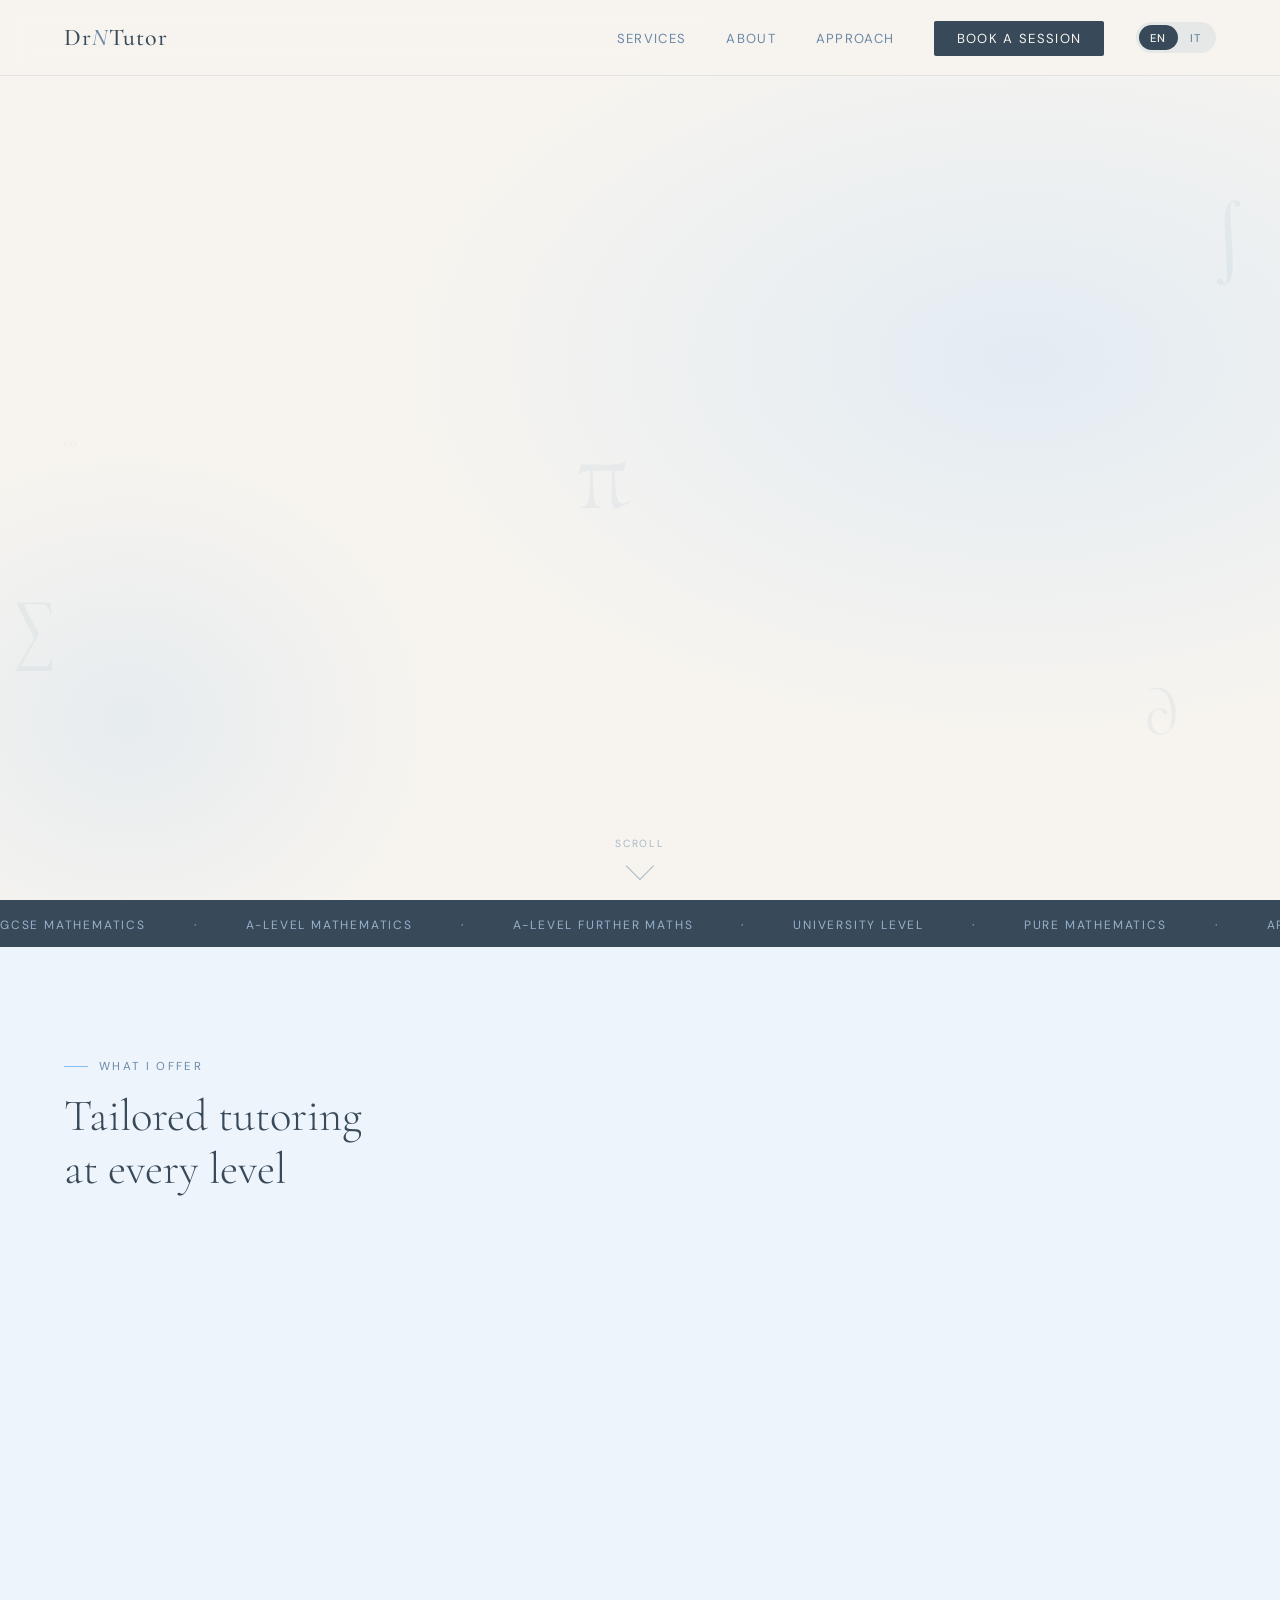
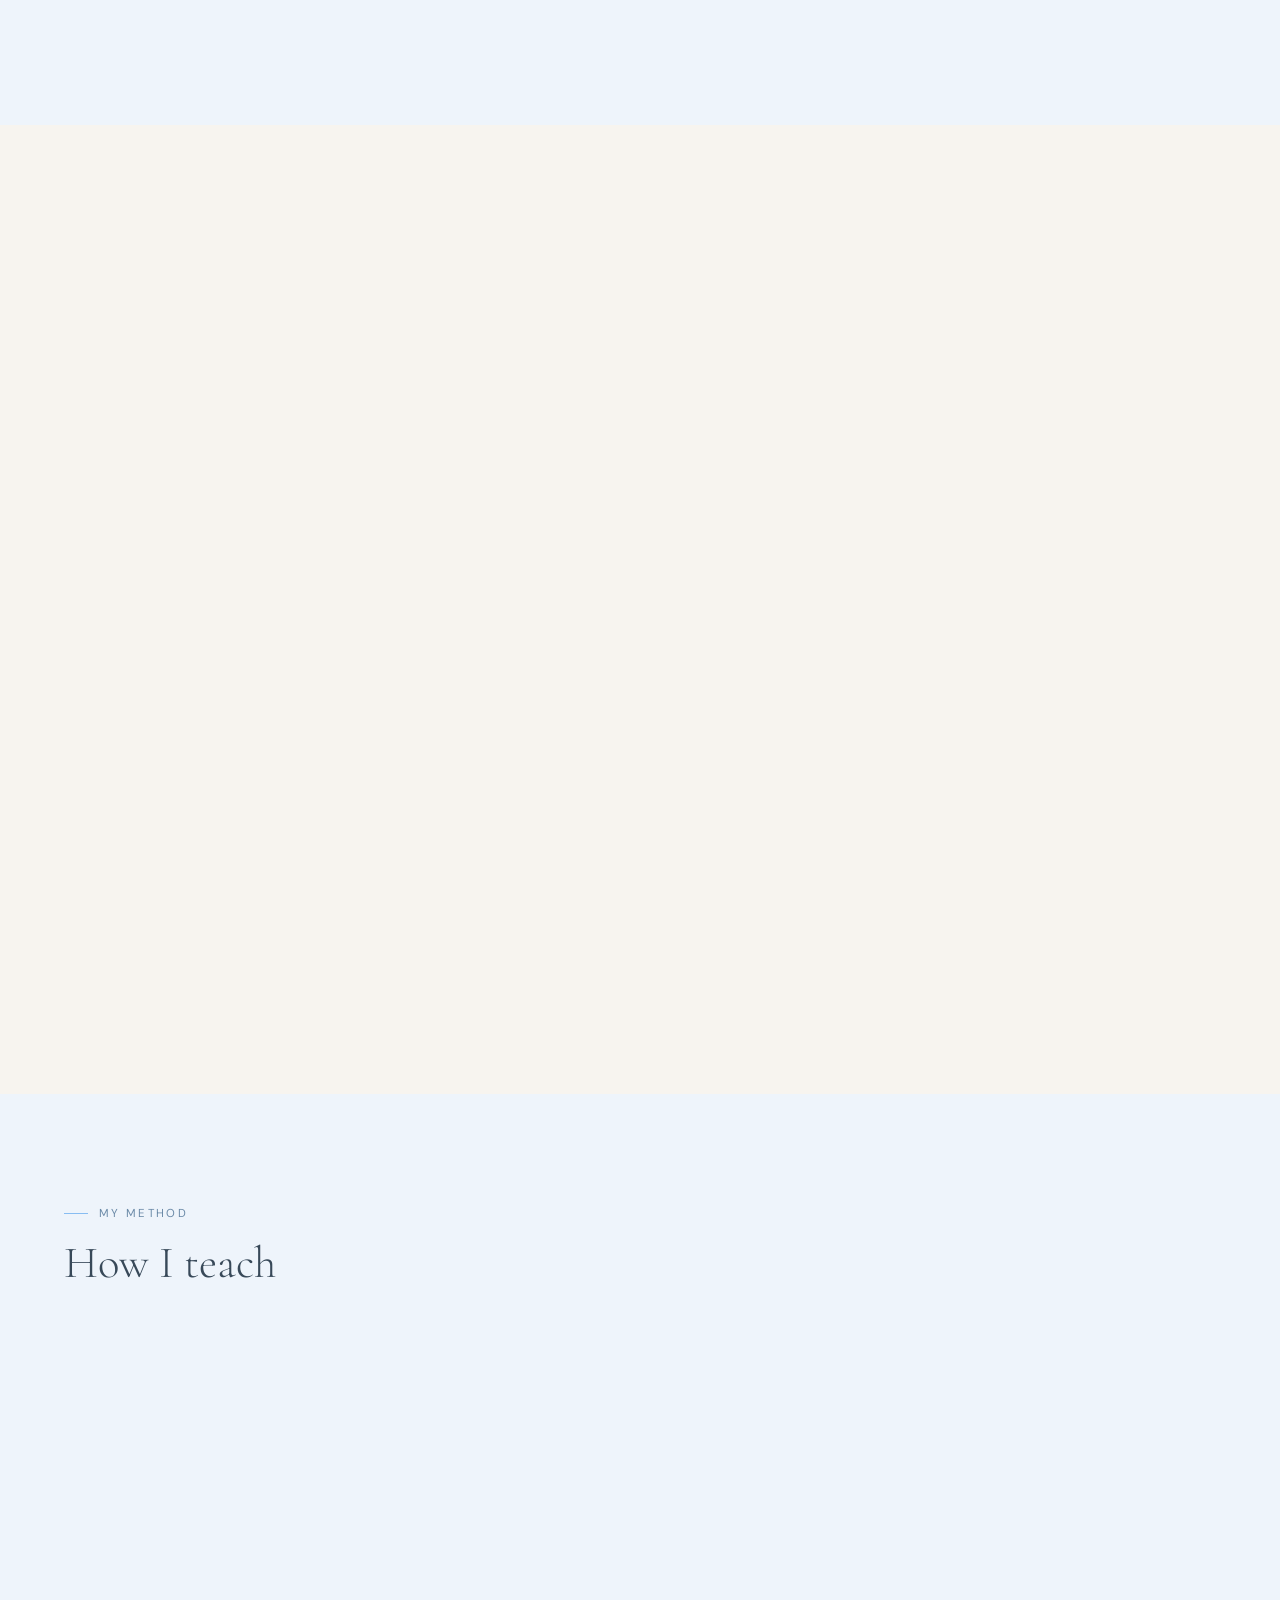
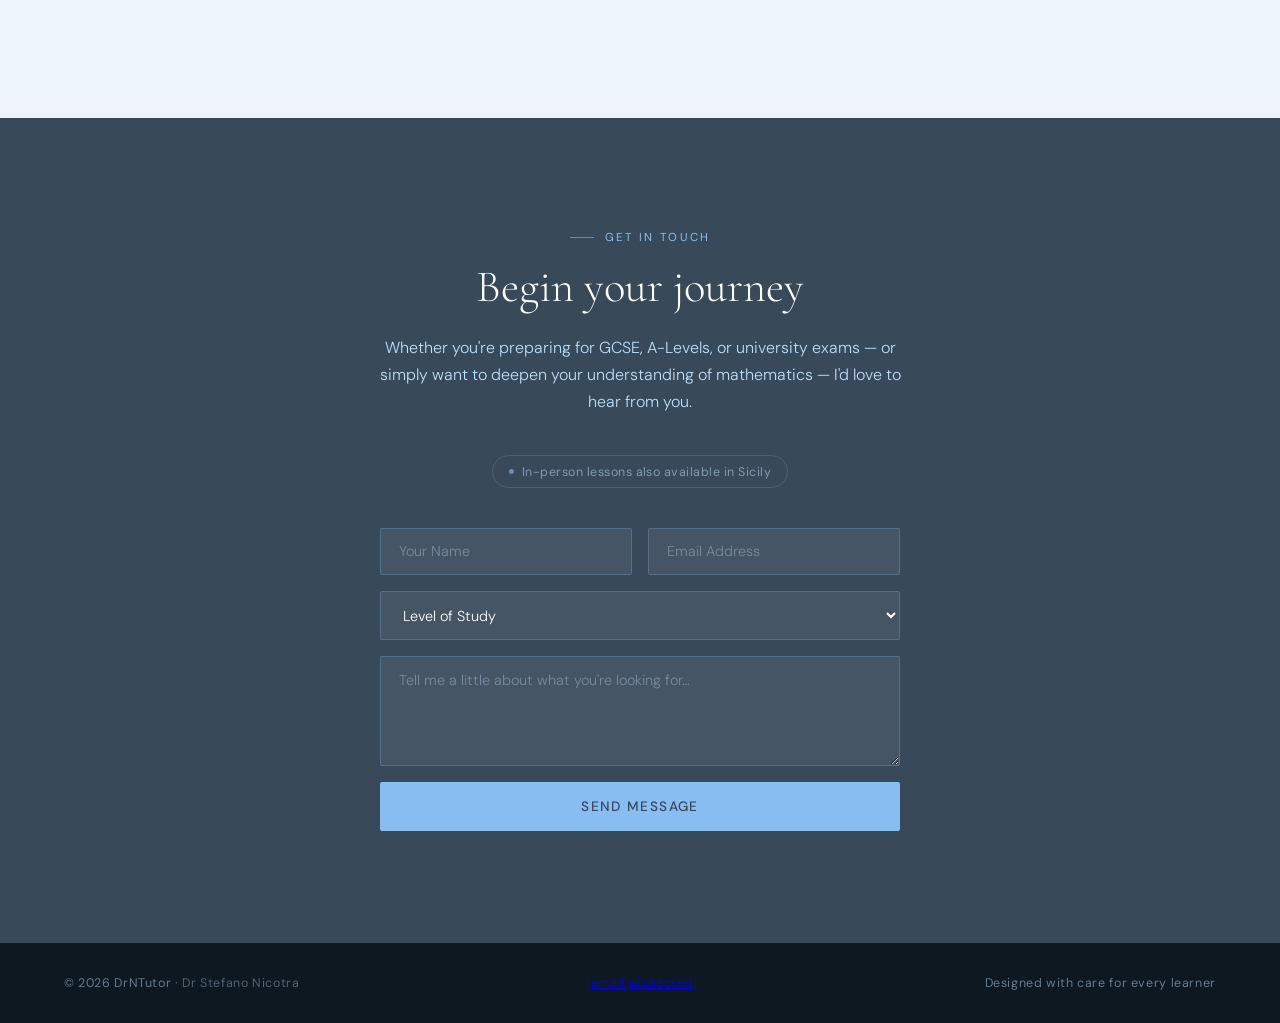
==== commit e9e74004: "Update index.html" ====
--- a/index.html
+++ b/index.html
@@ -104,7 +104,7 @@
     .portrait-placeholder svg { opacity: 0.4; }
     .portrait-placeholder span { font-size: 0.72rem; letter-spacing: 0.08em; text-transform: uppercase; opacity: 0.6; }
     /* Real photo: just swap the src on <img id="portrait-img"> */
-    #portrait-img { width: 100%; height: 100%; object-fit: cover; object-position: center top; display: none; }
+    #portrait-img { width: 100%; height: 100%; object-fit: cover; object-position: center top; display: block; }
 
     .portrait-name {
       font-family: 'Cormorant Garamond', serif;
@@ -267,7 +267,7 @@
       <div class="hero-portrait-wrap reveal" style="transition-delay:0.2s">
         <div class="portrait-ring">
           <div class="portrait-inner">
-            <img id="portrait-img" src="[data-uri]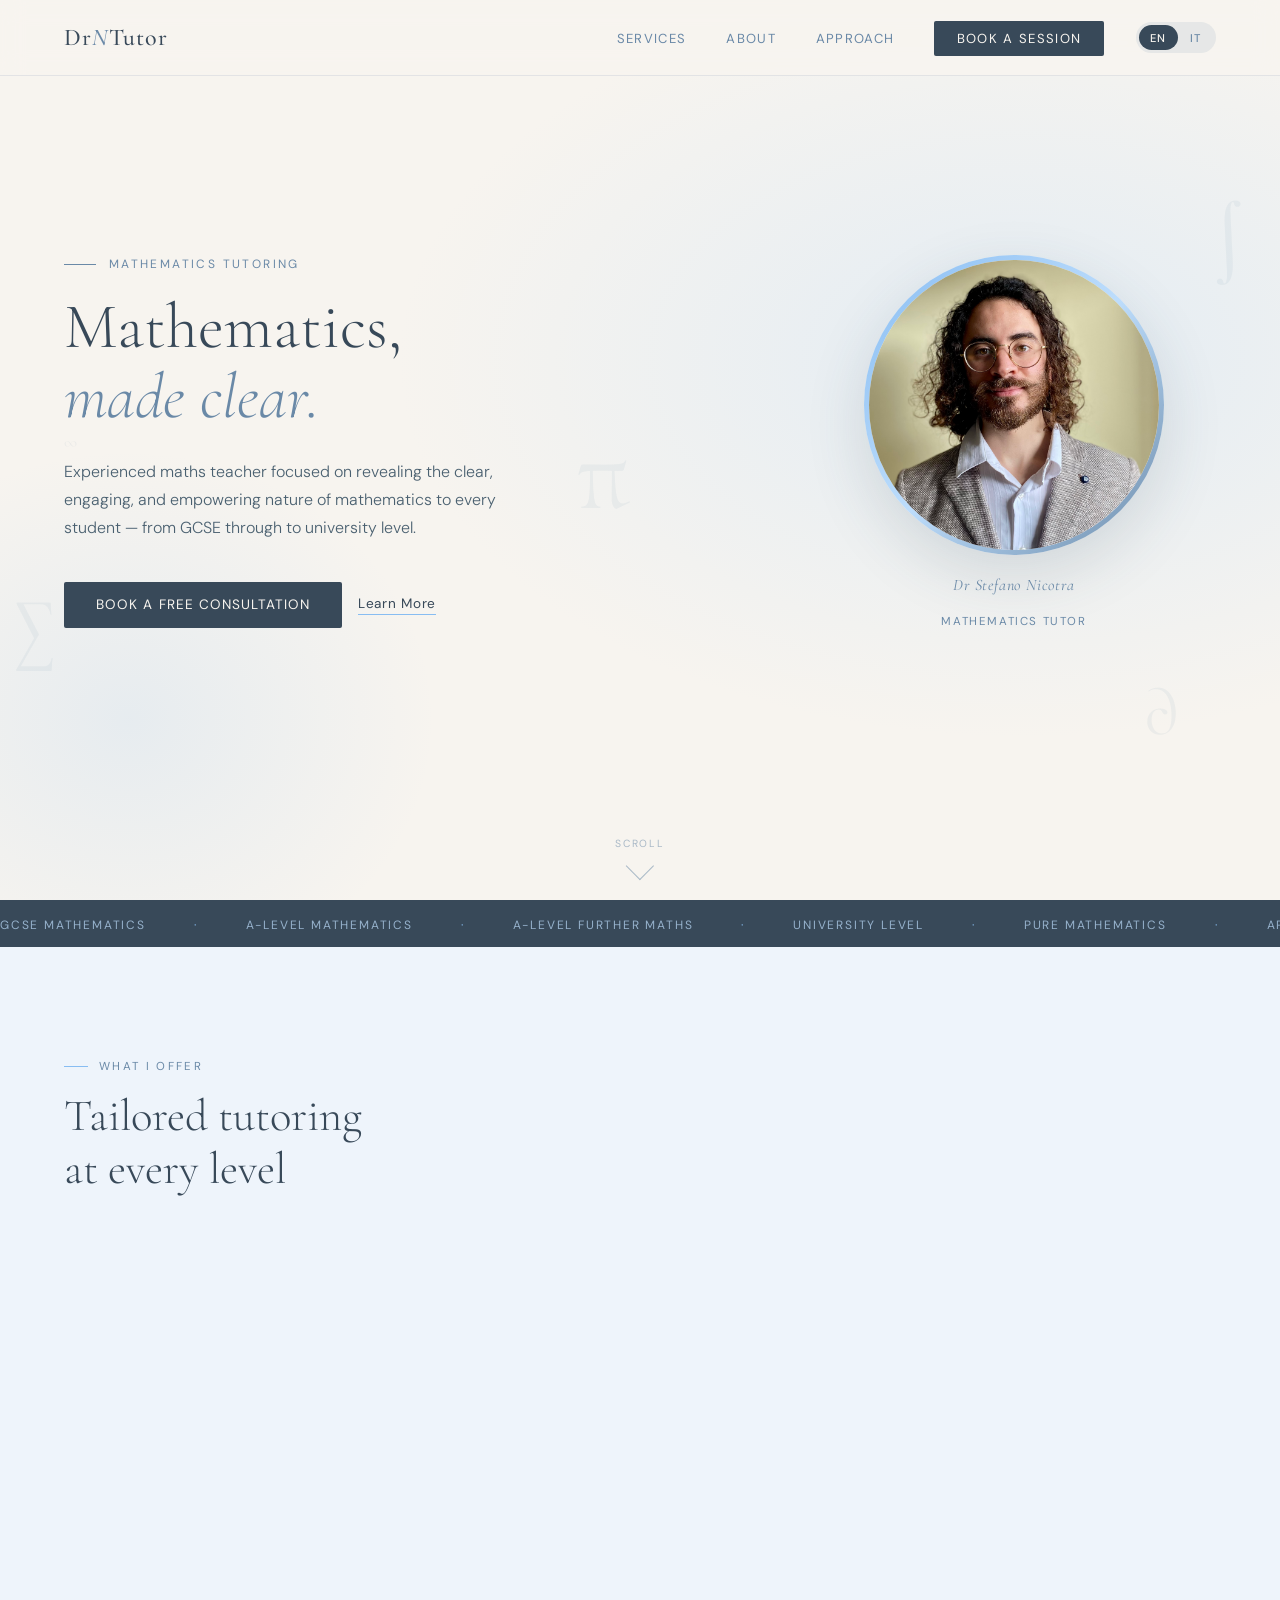
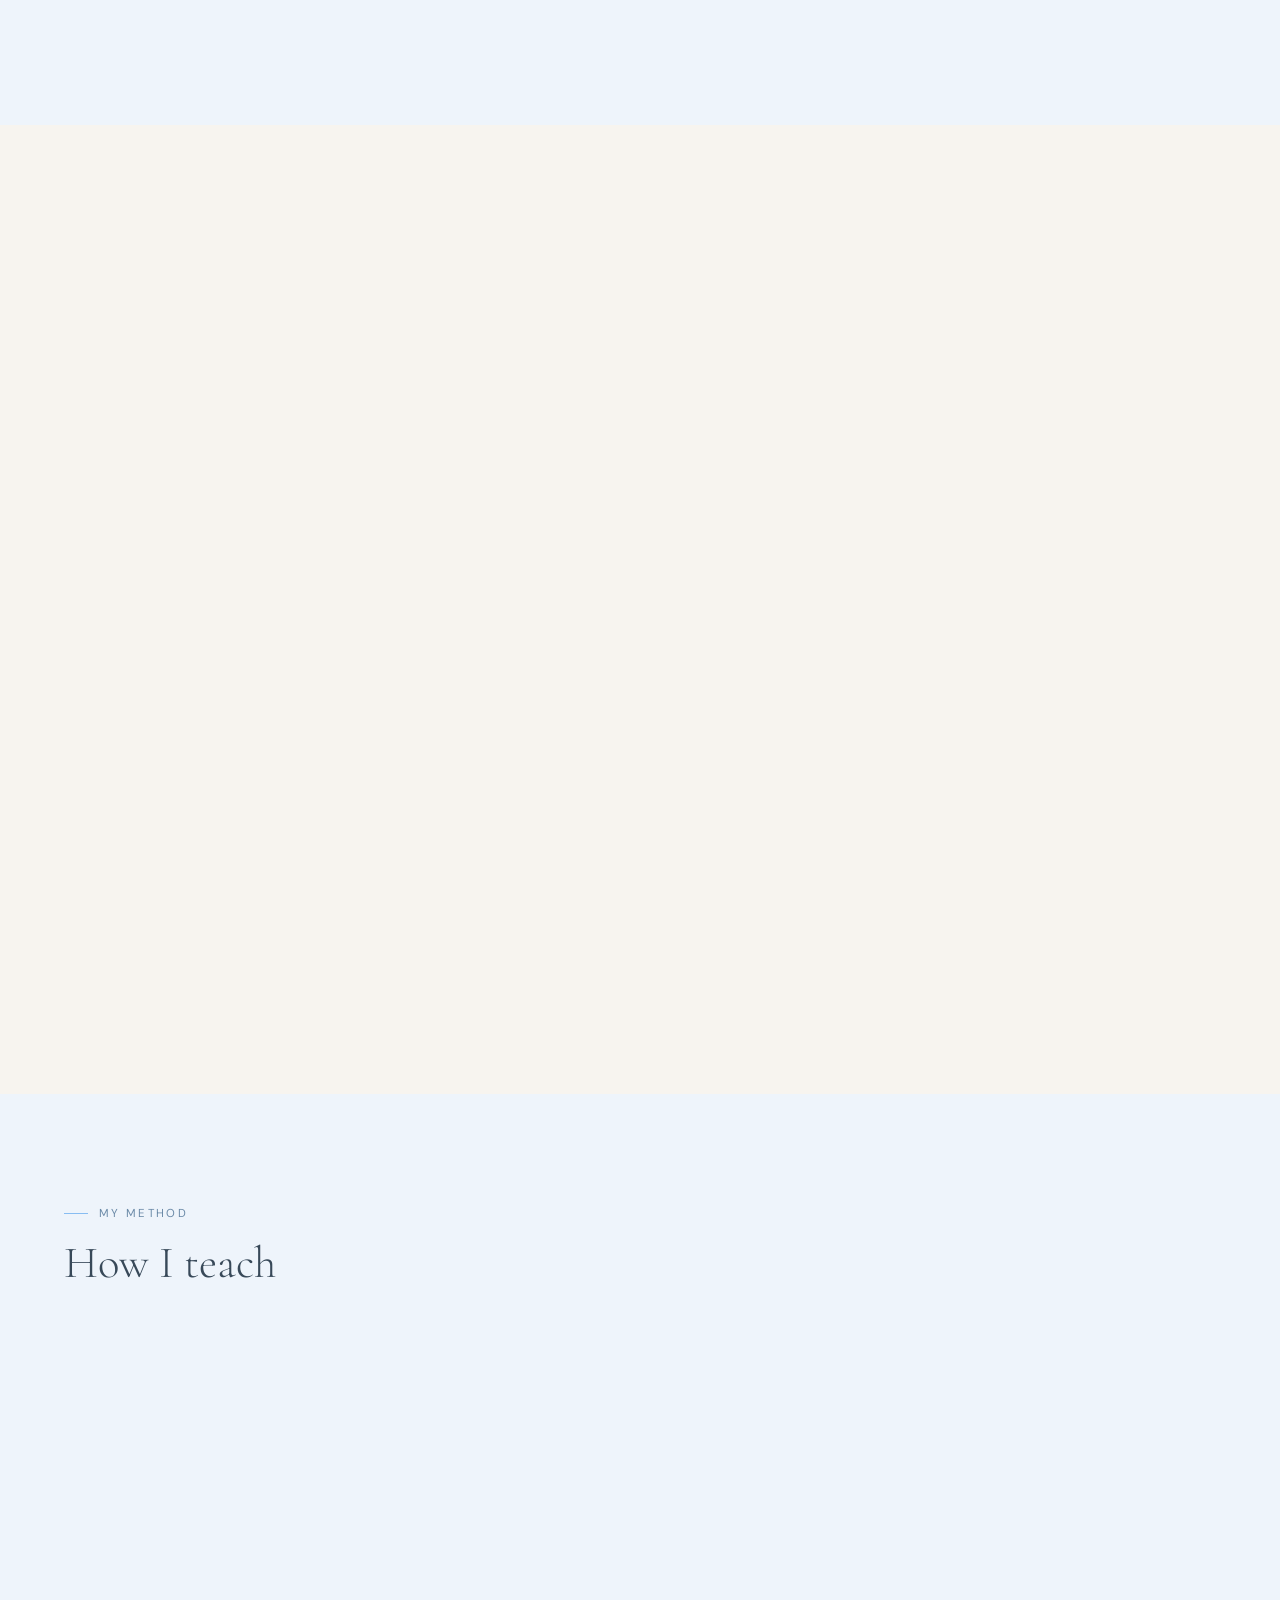
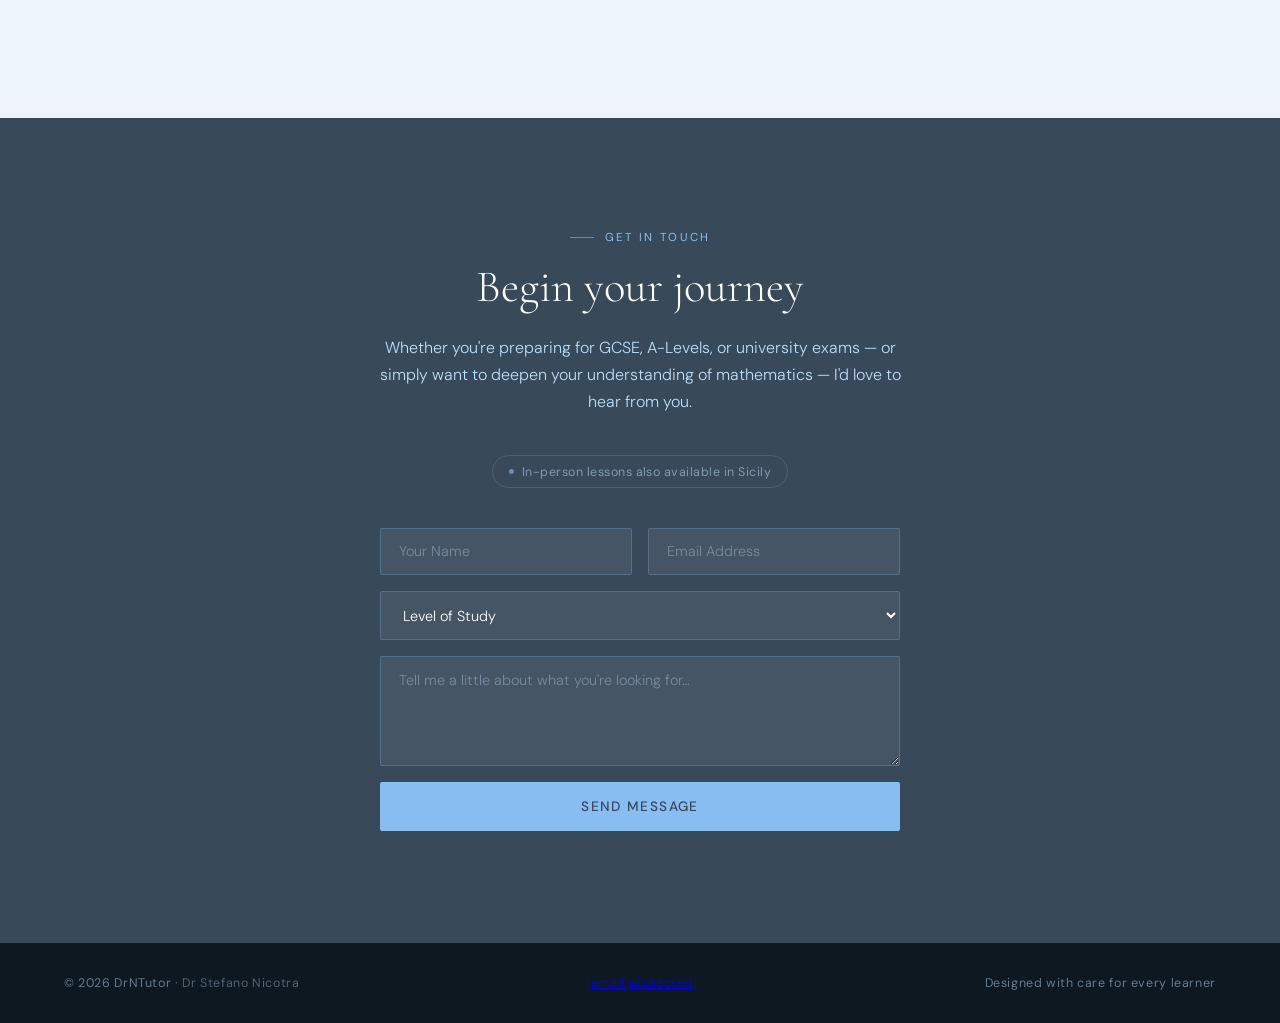
==== commit eaa9f0f7: "Fixed picture" ====
--- a/index.html
+++ b/index.html
@@ -204,6 +204,7 @@
     /* REVEAL */
     .reveal { opacity: 0; transform: translateY(24px); transition: opacity 0.7s ease, transform 0.7s ease; }
     .reveal.visible { opacity: 1; transform: translateY(0); }
+    .hero .reveal { opacity: 1; transform: translateY(0); }
 
     /* RESPONSIVE */
     @media (max-width: 900px) {
@@ -267,7 +268,7 @@
       <div class="hero-portrait-wrap reveal" style="transition-delay:0.2s">
         <div class="portrait-ring">
           <div class="portrait-inner">
-            <img id="portrait-img" src="images/portrait.jpg" alt="Dr N" style="width:100%;height:100%;object-fit:cover;object-position:center 8%;display:block;transform:scale(1.15);transform-origin:center 20%;">
+            <img id="portrait-img" src="images/portrait.jpg">
           </div>
         </div>
         <div class="portrait-name" data-t='{"en":"Dr Stefano Nicotra","it":"Dr Stefano Nicotra"}'>Dr Stefano Nicotra</div>
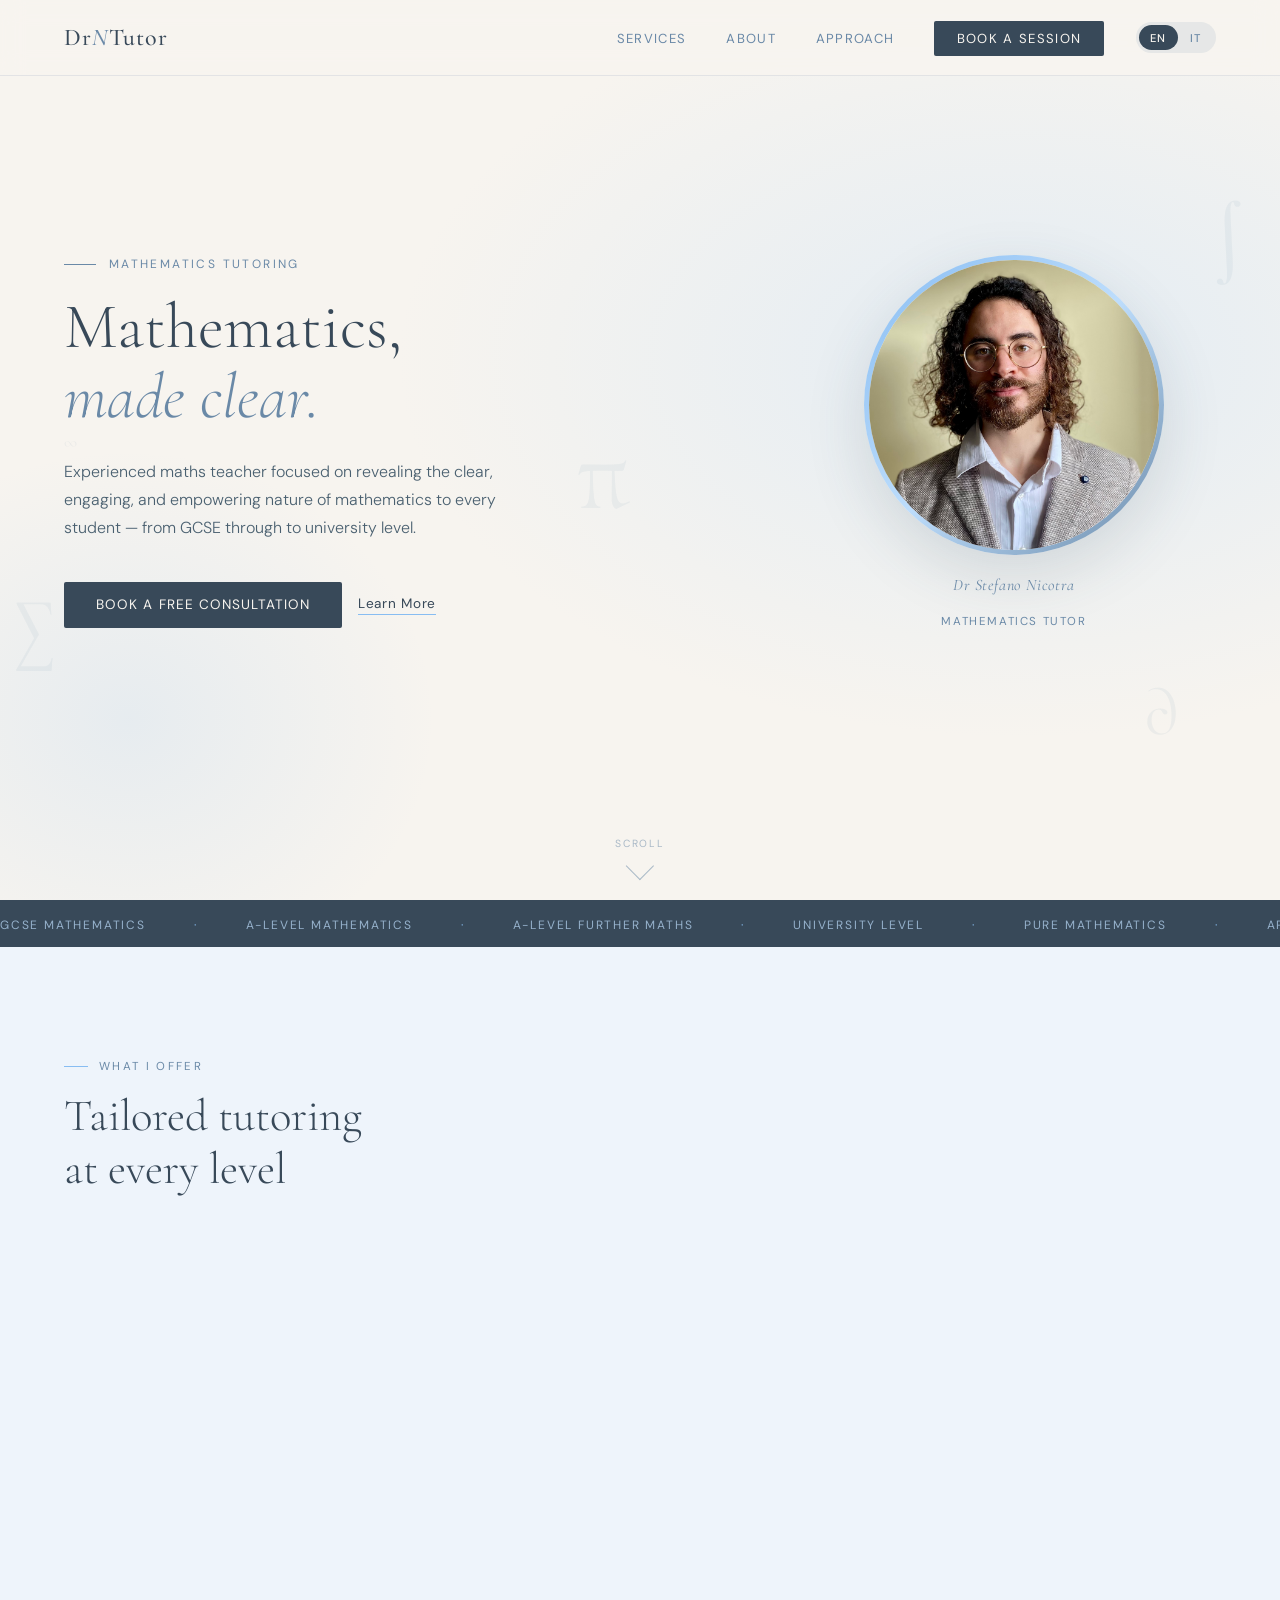
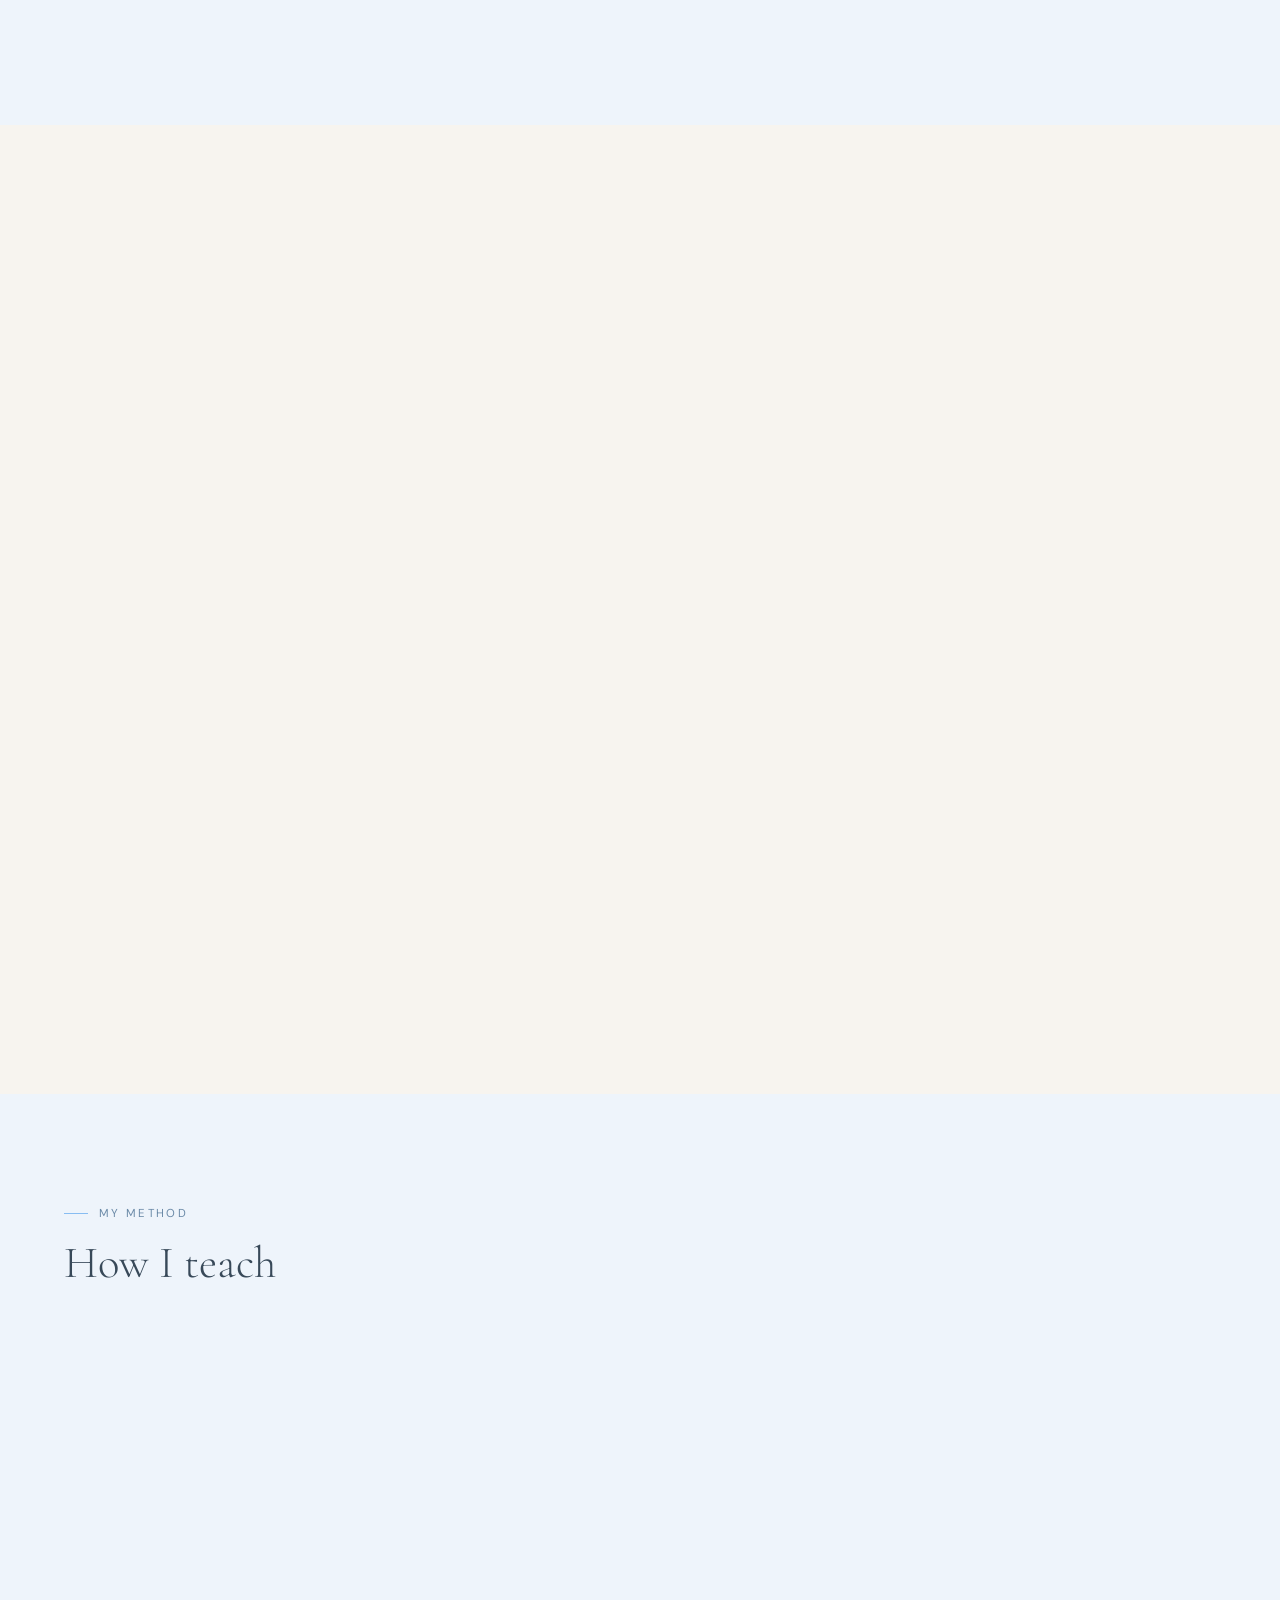
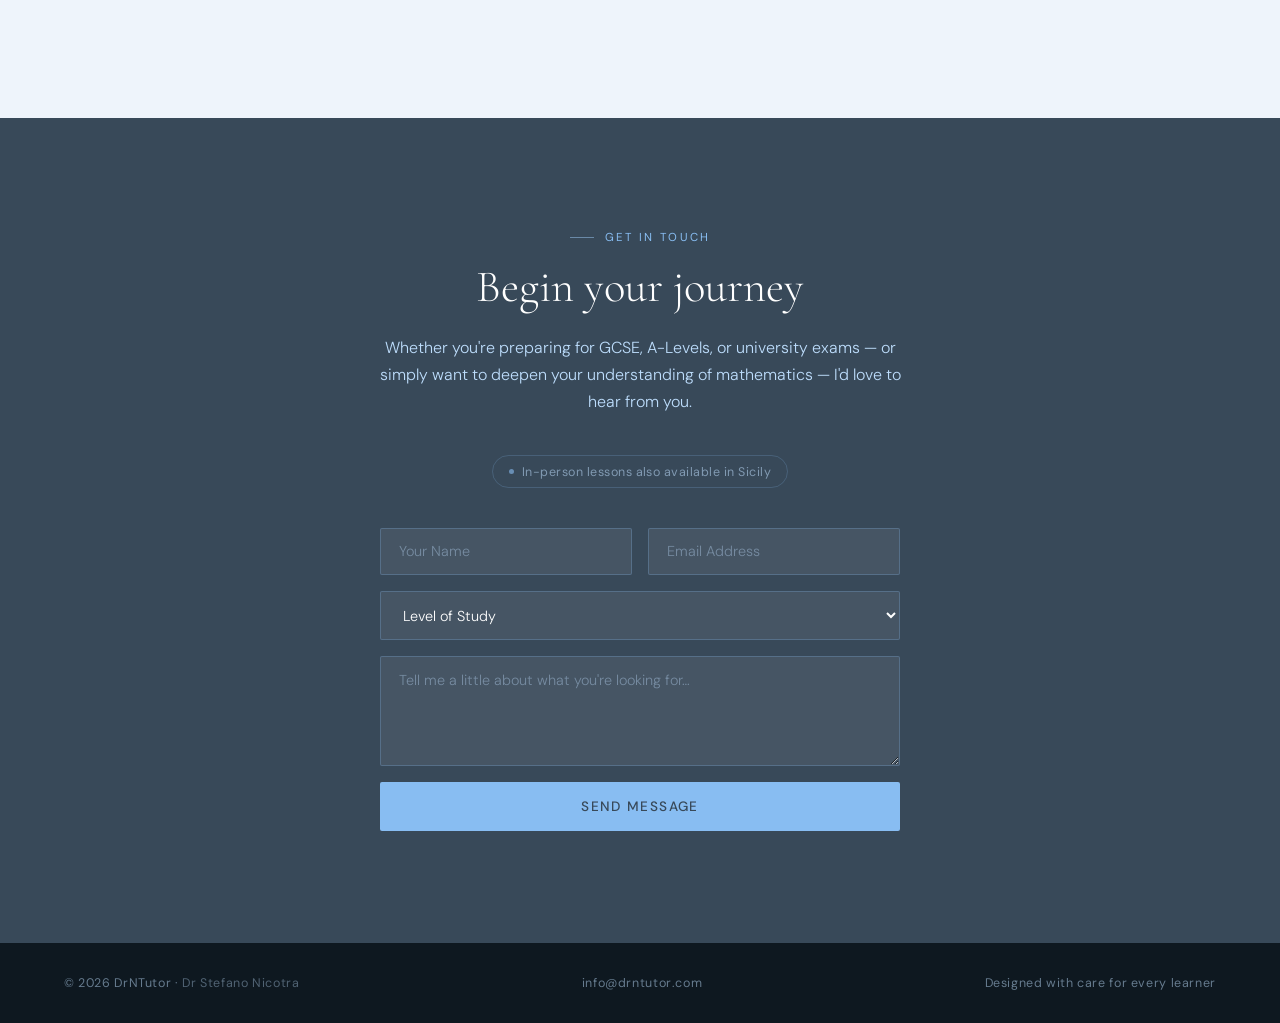
==== commit 4b4f1a76: "Update index.html" ====
--- a/index.html
+++ b/index.html
@@ -430,10 +430,10 @@
     </form>
   </section>
 
-  <!-- FOOTER -->
+<!-- FOOTER -->
   <footer>
     <div>© 2026 DrNTutor · <span style="opacity:0.75">Dr Stefano Nicotra</span></div>
-    <div><a href="/cdn-cgi/l/email-protection" class="__cf_email__" data-cfemail="acc8dee2d8d9d8c3deecc9c1cdc5c082cfc3c1">[email&#160;protected]</a></div>
+    <div>info@drntutor.com</div>
     <div data-t='{"en":"Designed with care for every learner","it":"Progettato con cura per ogni studente"}'>Designed with care for every learner</div>
   </footer>
 
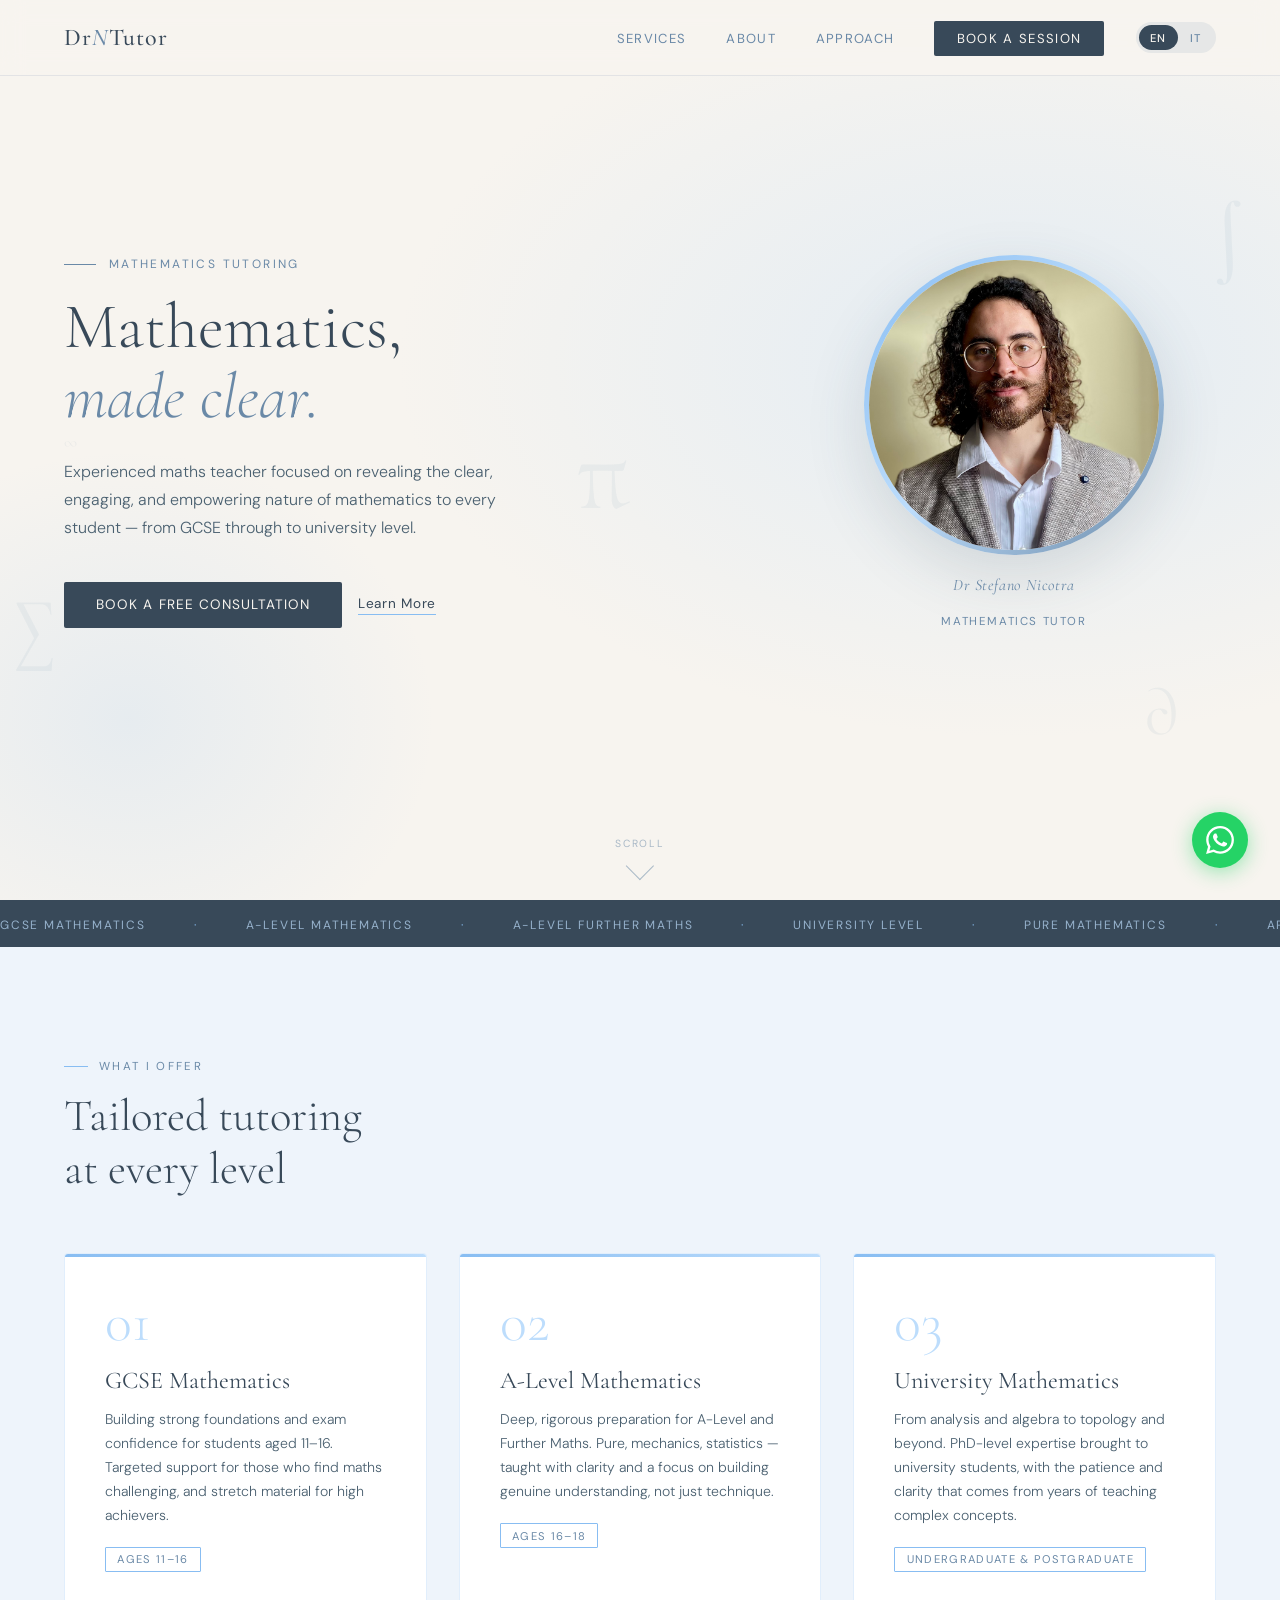
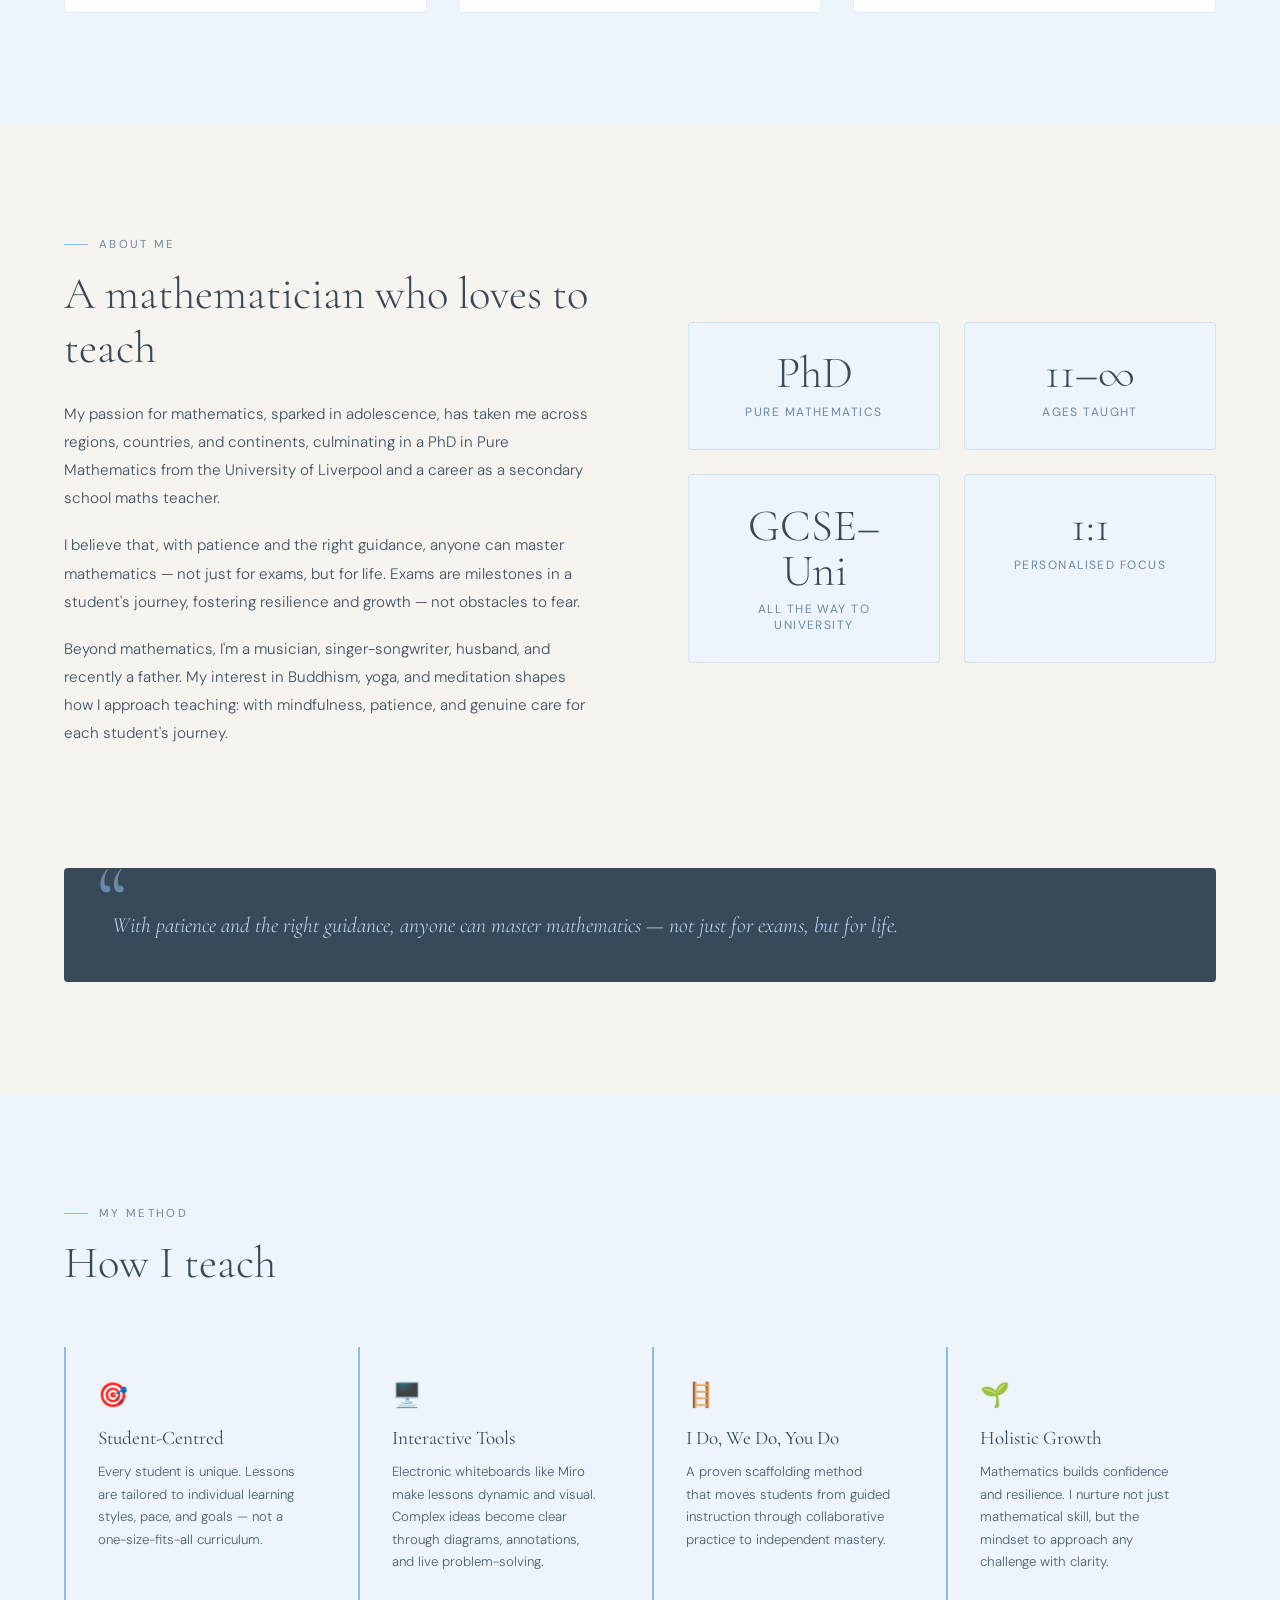
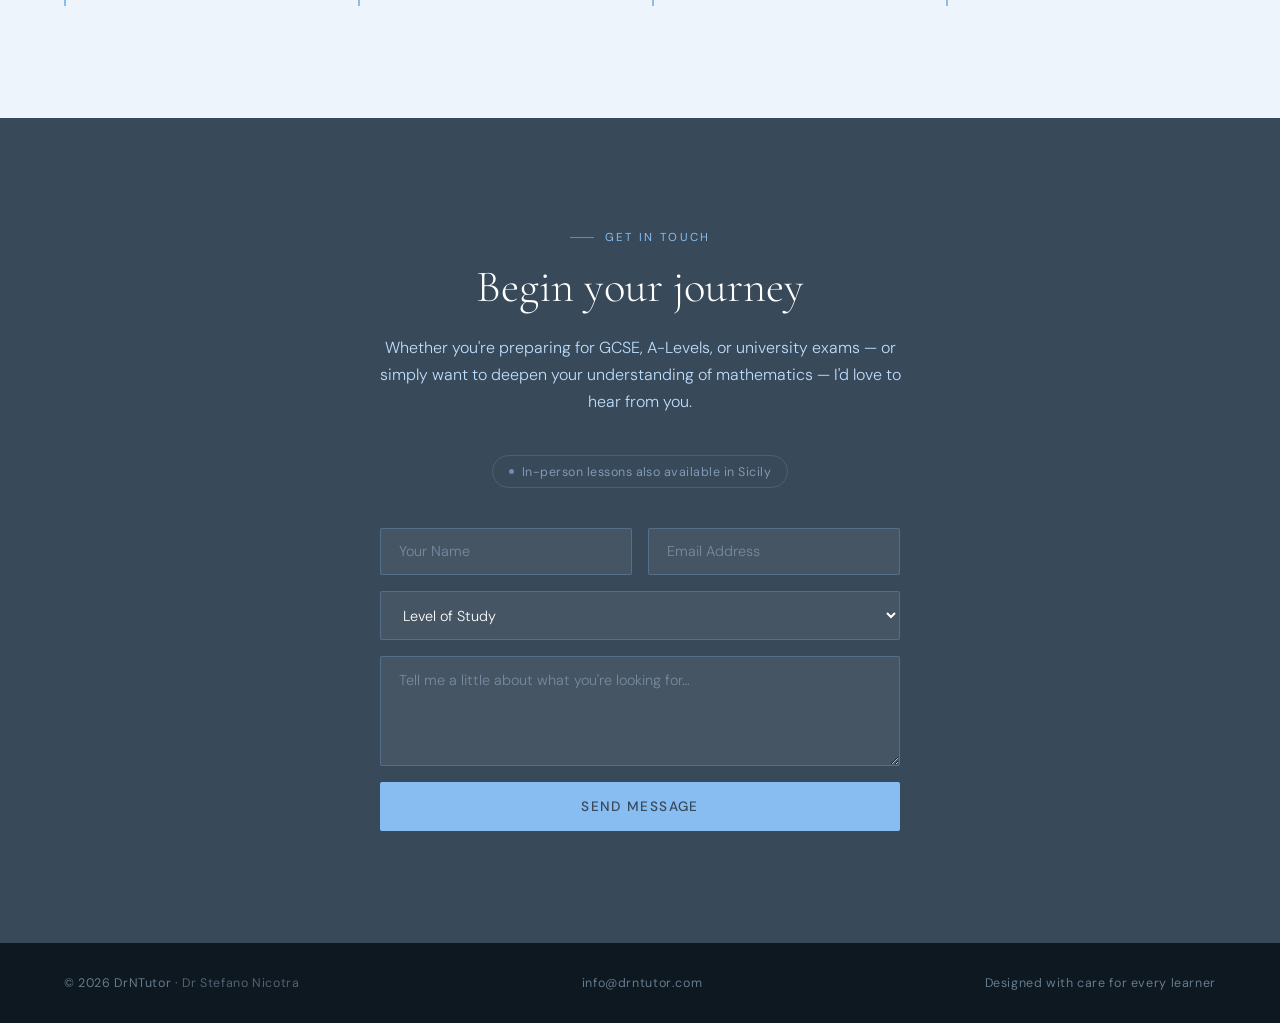
==== commit efbbeb32: "Split CSS/JS, add Italian page, WhatsApp button" ====
--- a/index.html
+++ b/index.html
@@ -4,226 +4,14 @@
   <meta charset="UTF-8">
   <meta name="viewport" content="width=device-width, initial-scale=1.0">
   <title>DrNTutor — Mathematics Tutoring</title>
+  <meta name="description" content="Expert mathematics tutoring by Dr Stefano Nicotra. GCSE, A-Level, and university-level maths — online and in person in Sicily. Book a free consultation today.">
+  <link rel="canonical" href="https://drntutor.com/">
+  <link rel="alternate" hreflang="en" href="https://drntutor.com/">
+  <link rel="alternate" hreflang="it" href="https://drntutor.com/it/">
+  <link rel="alternate" hreflang="x-default" href="https://drntutor.com/">
   <link rel="preconnect" href="https://fonts.googleapis.com">
   <link href="https://fonts.googleapis.com/css2?family=Cormorant+Garamond:ital,wght@0,300;0,400;0,500;1,300;1,400&family=DM+Sans:wght@300;400;500&display=swap" rel="stylesheet">
-  <style>
-    *, *::before, *::after { box-sizing: border-box; margin: 0; padding: 0; }
-    :root {
-      --blue-light: #88BDF2; --blue-deep: #384959;
-      --blue-sky: #BDDDFC;   --blue-slate: #6A89A7;
-      --cream: #F7F4EF;      --ink: #1a2330; --mist: #eef4fb;
-    }
-    html { scroll-behavior: smooth; }
-    body { font-family: 'DM Sans', sans-serif; background: var(--cream); color: var(--ink); overflow-x: hidden; }
-
-    /* NAV */
-    nav {
-      position: fixed; top: 0; left: 0; right: 0; z-index: 100;
-      display: flex; justify-content: space-between; align-items: center;
-      padding: 1.4rem 4rem;
-      background: rgba(247,244,239,0.88);
-      backdrop-filter: blur(12px);
-      border-bottom: 1px solid rgba(106,137,167,0.15);
-    }
-    .nav-logo { font-family: 'Cormorant Garamond', serif; font-size: 1.5rem; font-weight: 500; color: var(--blue-deep); letter-spacing: 0.04em; }
-    .nav-logo span { color: var(--blue-slate); font-style: italic; }
-    .nav-right { display: flex; align-items: center; gap: 2rem; }
-    .nav-links { display: flex; gap: 2.5rem; list-style: none; }
-    .nav-links a { font-size: 0.82rem; font-weight: 400; color: var(--blue-slate); text-decoration: none; letter-spacing: 0.1em; text-transform: uppercase; transition: color 0.2s; }
-    .nav-links a:hover { color: var(--blue-deep); }
-    .nav-cta { background: var(--blue-deep); color: var(--cream) !important; padding: 0.55rem 1.4rem !important; border-radius: 2px; }
-    .nav-cta:hover { background: var(--blue-slate) !important; }
-
-    /* LANG TOGGLE */
-    .lang-toggle { display: flex; align-items: center; background: rgba(106,137,167,0.12); border-radius: 20px; padding: 3px; }
-    .lang-btn { font-size: 0.7rem; font-weight: 500; letter-spacing: 0.12em; text-transform: uppercase; border: none; background: transparent; color: var(--blue-slate); padding: 0.32rem 0.72rem; border-radius: 16px; cursor: pointer; transition: background 0.2s, color 0.2s; font-family: 'DM Sans', sans-serif; }
-    .lang-btn.active { background: var(--blue-deep); color: var(--cream); }
-
-    /* HERO */
-    .hero {
-      min-height: 100vh;
-      display: flex; flex-direction: column; justify-content: center;
-      padding: 0 4rem 6rem; padding-top: 5rem;
-      position: relative; overflow: hidden;
-    }
-    .hero-bg { position: absolute; inset: 0; z-index: 0; background: radial-gradient(ellipse 70% 60% at 80% 40%, rgba(189,221,252,0.35) 0%, transparent 70%), radial-gradient(ellipse 40% 50% at 10% 80%, rgba(136,189,242,0.15) 0%, transparent 60%); }
-    .math-float { position: absolute; z-index: 0; font-family: 'Cormorant Garamond', serif; color: rgba(106,137,167,0.08); pointer-events: none; animation: floatUp 20s ease-in-out infinite; }
-    .math-float:nth-child(1) { font-size: 8rem; top: 15%; left: 3%;   animation-delay: 0s; }
-    .math-float:nth-child(2) { font-size: 5rem; top: 65%; left: 1%;   animation-delay: 3s; }
-    .math-float:nth-child(3) { font-size: 6rem; top: 20%; right: 3%;  animation-delay: 6s; }
-    .math-float:nth-child(4) { font-size: 4rem; top: 75%; right: 8%;  animation-delay: 9s; }
-    .math-float:nth-child(5) { font-size: 7rem; top: 45%; left: 45%;  animation-delay: 12s; }
-    @keyframes floatUp { 0%,100% { transform: translateY(0) rotate(-2deg); opacity:.08; } 50% { transform: translateY(-18px) rotate(2deg); opacity:.13; } }
-
-    /* HERO INNER — text left, portrait right */
-    .hero-inner {
-      position: relative; z-index: 1;
-      display: grid;
-      grid-template-columns: 1fr auto;
-      align-items: center;
-      gap: 4rem;
-      max-width: 1100px;
-    }
-    .hero-content {}
-    .hero-eyebrow { font-size: 0.75rem; letter-spacing: 0.2em; text-transform: uppercase; color: var(--blue-slate); margin-bottom: 1.2rem; display: flex; align-items: center; gap: 0.8rem; }
-    .hero-eyebrow::before { content: ''; display: block; width: 2rem; height: 1px; background: var(--blue-slate); }
-    .hero-title { font-family: 'Cormorant Garamond', serif; font-size: clamp(3rem, 5vw, 4.8rem); font-weight: 300; line-height: 1.1; color: var(--blue-deep); margin-bottom: 1.6rem; }
-    .hero-title em { font-style: italic; color: var(--blue-slate); }
-    .hero-sub { font-size: 1rem; line-height: 1.75; color: #4a6070; max-width: 480px; margin-bottom: 2.5rem; font-weight: 300; }
-    .hero-actions { display: flex; gap: 1rem; align-items: center; }
-    .btn-primary { background: var(--blue-deep); color: var(--cream); padding: 0.9rem 2rem; border: none; border-radius: 2px; font-family: 'DM Sans', sans-serif; font-size: 0.85rem; font-weight: 400; letter-spacing: 0.08em; text-transform: uppercase; cursor: pointer; text-decoration: none; transition: background 0.25s, transform 0.15s; display: inline-block; }
-    .btn-primary:hover { background: var(--blue-slate); transform: translateY(-1px); }
-    .btn-secondary { color: var(--blue-deep); font-size: 0.85rem; font-weight: 400; text-decoration: none; letter-spacing: 0.05em; border-bottom: 1px solid var(--blue-light); padding-bottom: 2px; transition: border-color 0.2s; }
-    .btn-secondary:hover { border-color: var(--blue-deep); }
-
-    /* CIRCULAR PORTRAIT */
-    .hero-portrait-wrap {
-      display: flex; flex-direction: column; align-items: center; gap: 1.2rem;
-      flex-shrink: 0;
-    }
-    .portrait-ring {
-      width: 300px; height: 300px;
-      border-radius: 50%;
-      padding: 5px;
-      background: linear-gradient(135deg, var(--blue-light), var(--blue-sky), var(--blue-slate));
-      box-shadow: 0 20px 60px rgba(56,73,89,0.15);
-    }
-    .portrait-inner {
-      width: 100%; height: 100%;
-      border-radius: 50%;
-      overflow: hidden;
-      background: var(--mist);
-      display: flex; align-items: center; justify-content: center;
-      position: relative;
-    }
-    /* Placeholder shown until a real photo is dropped in */
-    .portrait-placeholder {
-      display: flex; flex-direction: column; align-items: center; gap: 0.5rem;
-      color: var(--blue-slate); text-align: center; padding: 1rem;
-    }
-    .portrait-placeholder svg { opacity: 0.4; }
-    .portrait-placeholder span { font-size: 0.72rem; letter-spacing: 0.08em; text-transform: uppercase; opacity: 0.6; }
-    /* Real photo: just swap the src on <img id="portrait-img"> */
-    #portrait-img { width: 100%; height: 100%; object-fit: cover; object-position: center top; display: block; }
-
-    .portrait-name {
-      font-family: 'Cormorant Garamond', serif;
-      font-size: 1rem; font-weight: 400; font-style: italic;
-      color: var(--blue-slate); letter-spacing: 0.05em; text-align: center;
-    }
-
-    /* SCROLL INDICATOR */
-    .scroll-hint {
-      position: absolute; bottom: 1.5rem; left: 50%; transform: translateX(-50%);
-      z-index: 2; display: flex; flex-direction: column; align-items: center; gap: 0.4rem;
-      opacity: 0.55; animation: fadeInUp 1.2s ease 1.5s both;
-    }
-    .scroll-hint span { font-size: 0.65rem; letter-spacing: 0.18em; text-transform: uppercase; color: var(--blue-slate); }
-    .scroll-arrow {
-      width: 20px; height: 20px;
-      border-right: 1.5px solid var(--blue-slate);
-      border-bottom: 1.5px solid var(--blue-slate);
-      transform: rotate(45deg);
-      animation: bounce 1.8s ease-in-out infinite;
-    }
-    @keyframes bounce { 0%,100% { transform: rotate(45deg) translateY(0); } 50% { transform: rotate(45deg) translateY(5px); } }
-    @keyframes fadeInUp { from { opacity:0; transform: translateX(-50%) translateY(10px); } to { opacity:.55; transform: translateX(-50%) translateY(0); } }
-
-    /* STRIP */
-    .strip { background: var(--blue-deep); color: var(--blue-sky); padding: 0.8rem 0; overflow: hidden; white-space: nowrap; }
-    .strip-inner { display: inline-flex; gap: 3rem; animation: marquee 25s linear infinite; font-size: 0.75rem; letter-spacing: 0.15em; text-transform: uppercase; }
-    .strip-inner span { opacity: 0.7; }
-    .strip-dot { color: var(--blue-light); opacity: 1 !important; }
-    @keyframes marquee { from { transform: translateX(0); } to { transform: translateX(-50%); } }
-
-    /* SECTIONS */
-    section { padding: 7rem 4rem; }
-    .section-label { font-size: 0.72rem; letter-spacing: 0.2em; text-transform: uppercase; color: var(--blue-slate); margin-bottom: 1rem; display: flex; align-items: center; gap: 0.7rem; }
-    .section-label::before { content: ''; display: block; width: 1.5rem; height: 1px; background: var(--blue-light); }
-    .section-title { font-family: 'Cormorant Garamond', serif; font-size: clamp(2.2rem, 3.5vw, 3.2rem); font-weight: 300; color: var(--blue-deep); line-height: 1.2; }
-
-    /* SERVICES */
-    .services { background: var(--mist); }
-    .services-grid { display: grid; grid-template-columns: repeat(3, 1fr); gap: 2rem; margin-top: 3.5rem; }
-    .service-card { background: white; padding: 2.5rem; border-radius: 4px; border: 1px solid rgba(136,189,242,0.25); position: relative; overflow: hidden; transition: transform 0.25s, box-shadow 0.25s; }
-    .service-card:hover { transform: translateY(-4px); box-shadow: 0 16px 48px rgba(56,73,89,0.1); }
-    .service-card::before { content: ''; position: absolute; top: 0; left: 0; right: 0; height: 3px; background: linear-gradient(90deg, var(--blue-light), var(--blue-sky)); }
-    .service-num { font-family: 'Cormorant Garamond', serif; font-size: 3.5rem; font-weight: 300; color: var(--blue-sky); line-height: 1; margin-bottom: 1rem; }
-    .service-name { font-family: 'Cormorant Garamond', serif; font-size: 1.5rem; font-weight: 400; color: var(--blue-deep); margin-bottom: 0.8rem; }
-    .service-desc { font-size: 0.88rem; line-height: 1.7; color: #4a6070; font-weight: 300; }
-    .service-tag { display: inline-block; margin-top: 1.2rem; font-size: 0.7rem; letter-spacing: 0.12em; text-transform: uppercase; color: var(--blue-slate); border: 1px solid var(--blue-light); padding: 0.3rem 0.7rem; border-radius: 1px; }
-
-    /* ABOUT */
-    .about-grid { display: grid; grid-template-columns: 1fr 1fr; gap: 6rem; align-items: center; }
-    .about-body { font-size: 0.95rem; line-height: 1.85; color: #3d5467; font-weight: 300; margin-top: 1.5rem; }
-    .about-body p + p { margin-top: 1.2rem; }
-    .about-stats { display: grid; grid-template-columns: 1fr 1fr; gap: 1.5rem; }
-    .stat-box { background: var(--mist); border: 1px solid rgba(136,189,242,0.3); border-radius: 4px; padding: 1.8rem; text-align: center; }
-    .stat-num { font-family: 'Cormorant Garamond', serif; font-size: 2.8rem; font-weight: 300; color: var(--blue-deep); line-height: 1; }
-    .stat-label { font-size: 0.75rem; letter-spacing: 0.12em; text-transform: uppercase; color: var(--blue-slate); margin-top: 0.5rem; }
-    .about-quote { grid-column: 1 / -1; background: var(--blue-deep); color: var(--blue-sky); padding: 2.5rem 3rem; border-radius: 4px; margin-top: 1.5rem; position: relative; }
-    .about-quote::before { content: '"'; font-family: 'Cormorant Garamond', serif; font-size: 6rem; font-weight: 300; color: var(--blue-slate); position: absolute; top: -1rem; left: 2rem; line-height: 1; }
-    .about-quote p { font-family: 'Cormorant Garamond', serif; font-size: 1.35rem; font-style: italic; font-weight: 300; line-height: 1.6; }
-
-    /* APPROACH */
-    .approach { background: var(--mist); }
-    .approach-grid { display: grid; grid-template-columns: repeat(4, 1fr); gap: 1.5rem; margin-top: 3.5rem; }
-    .approach-item { padding: 2rem; border-left: 2px solid var(--blue-light); }
-    .approach-icon { font-size: 1.5rem; margin-bottom: 1rem; }
-    .approach-title { font-family: 'Cormorant Garamond', serif; font-size: 1.2rem; color: var(--blue-deep); margin-bottom: 0.7rem; }
-    .approach-text { font-size: 0.83rem; line-height: 1.7; color: #4a6070; font-weight: 300; }
-
-    /* CONTACT */
-    .contact { background: var(--blue-deep); color: var(--blue-sky); text-align: center; }
-    .contact .section-label { color: var(--blue-light); justify-content: center; }
-    .contact .section-label::before { background: var(--blue-slate); }
-    .contact .section-title { color: white; margin-bottom: 1.2rem; }
-    .contact-sub { font-size: 1rem; line-height: 1.7; color: var(--blue-sky); max-width: 540px; margin: 0 auto 2.5rem; font-weight: 300; }
-    .sicily-note {
-      display: inline-flex; align-items: center; gap: 0.5rem;
-      font-size: 0.78rem; color: rgba(189,221,252,0.55);
-      border: 1px solid rgba(136,189,242,0.2);
-      padding: 0.45rem 1rem; border-radius: 20px;
-      margin-bottom: 2.5rem;
-      letter-spacing: 0.04em;
-    }
-    .sicily-note .dot { width: 5px; height: 5px; border-radius: 50%; background: var(--blue-light); opacity: 0.6; flex-shrink: 0; }
-    .contact-form { max-width: 520px; margin: 0 auto; display: grid; gap: 1rem; }
-    .form-row { display: grid; grid-template-columns: 1fr 1fr; gap: 1rem; }
-    .form-input { background: rgba(255,255,255,0.07); border: 1px solid rgba(136,189,242,0.25); border-radius: 2px; padding: 0.85rem 1.1rem; color: white; font-family: 'DM Sans', sans-serif; font-size: 0.9rem; font-weight: 300; outline: none; transition: border-color 0.2s; width: 100%; }
-    .form-input::placeholder { color: rgba(189,221,252,0.4); }
-    .form-input:focus { border-color: var(--blue-light); }
-    select.form-input option { background: var(--blue-deep); color: white; }
-    textarea.form-input { resize: vertical; min-height: 110px; }
-    .btn-form { background: var(--blue-light); color: var(--blue-deep); padding: 1rem 2.5rem; border: none; border-radius: 2px; font-family: 'DM Sans', sans-serif; font-size: 0.85rem; font-weight: 500; letter-spacing: 0.1em; text-transform: uppercase; cursor: pointer; transition: background 0.25s; width: 100%; }
-    .btn-form:hover { background: var(--blue-sky); }
-
-    /* FOOTER */
-    footer { background: #0e1820; color: rgba(189,221,252,0.5); padding: 2rem 4rem; display: flex; justify-content: space-between; align-items: center; font-size: 0.78rem; letter-spacing: 0.05em; }
-
-    /* REVEAL */
-    .reveal { opacity: 0; transform: translateY(24px); transition: opacity 0.7s ease, transform 0.7s ease; }
-    .reveal.visible { opacity: 1; transform: translateY(0); }
-    .hero .reveal { opacity: 1; transform: translateY(0); }
-
-    /* RESPONSIVE */
-    @media (max-width: 900px) {
-      nav { padding: 1.2rem 1.5rem; }
-      .nav-links { display: none; }
-      .hero { padding: 6rem 1.5rem 4rem; }
-      .hero-inner { grid-template-columns: 1fr; justify-items: center; text-align: center; gap: 2.5rem; }
-      .hero-eyebrow { justify-content: center; }
-      .hero-sub { margin-left: auto; margin-right: auto; }
-      .hero-actions { justify-content: center; }
-      .portrait-ring { width: 240px; height: 240px; }
-      section { padding: 5rem 1.5rem; }
-      .services-grid { grid-template-columns: 1fr; }
-      .about-grid { grid-template-columns: 1fr; gap: 3rem; }
-      .approach-grid { grid-template-columns: 1fr 1fr; }
-      .form-row { grid-template-columns: 1fr; }
-      footer { flex-direction: column; gap: 0.8rem; text-align: center; }
-    }
-  </style>
+  <link rel="stylesheet" href="style.css">
 </head>
 <body>
 
@@ -232,14 +20,14 @@
     <div class="nav-logo">Dr<span>N</span>Tutor</div>
     <div class="nav-right">
       <ul class="nav-links">
-        <li><a href="#services" data-t='{"en":"Services","it":"Servizi"}'>Services</a></li>
-        <li><a href="#about" data-t='{"en":"About","it":"Chi sono"}'>About</a></li>
-        <li><a href="#approach" data-t='{"en":"Approach","it":"Metodo"}'>Approach</a></li>
-        <li><a href="#contact" class="nav-cta" data-t='{"en":"Book a Session","it":"Prenota"}'>Book a Session</a></li>
+        <li><a href="#services">Services</a></li>
+        <li><a href="#about">About</a></li>
+        <li><a href="#approach">Approach</a></li>
+        <li><a href="#contact" class="nav-cta">Book a Session</a></li>
       </ul>
       <div class="lang-toggle">
-        <button class="lang-btn active" id="btn-en" onclick="setLang('en')">EN</button>
-        <button class="lang-btn" id="btn-it" onclick="setLang('it')">IT</button>
+        <a href="/" class="lang-btn active">EN</a>
+        <a href="/it/" class="lang-btn">IT</a>
       </div>
     </div>
   </nav>
@@ -253,14 +41,14 @@
     <div class="hero-inner">
       <!-- TEXT -->
       <div class="hero-content reveal">
-        <div class="hero-eyebrow" data-t='{"en":"Mathematics Tutoring","it":"Ripetizioni di Matematica"}'>Mathematics Tutoring</div>
-        <h1 class="hero-title" data-t='{"en":"Mathematics,<br><em>made clear.<\/em>","it":"La matematica,<br><em>resa chiara.<\/em>"}'>Mathematics,<br><em>made clear.</em></h1>
-        <p class="hero-sub" data-t='{"en":"Experienced maths teacher focused on revealing the clear, engaging, and empowering nature of mathematics to every student — from GCSE through to university level.","it":"Insegnante di matematica con esperienza, dedicato a rendere la matematica chiara, coinvolgente e accessibile a ogni studente — dalle scuole medie fino all'università."}'>
+        <div class="hero-eyebrow">Mathematics Tutoring</div>
+        <h1 class="hero-title">Mathematics,<br><em>made clear.</em></h1>
+        <p class="hero-sub">
           Experienced maths teacher focused on revealing the clear, engaging, and empowering nature of mathematics to every student — from GCSE through to university level.
         </p>
         <div class="hero-actions">
-          <a href="#contact" class="btn-primary" data-t='{"en":"Book a Free Consultation","it":"Prenota una Consulenza Gratuita"}'>Book a Free Consultation</a>
-          <a href="#about" class="btn-secondary" data-t='{"en":"Learn More","it":"Scopri di più"}'>Learn More</a>
+          <a href="#contact" class="btn-primary">Book a Free Consultation</a>
+          <a href="#about" class="btn-secondary">Learn More</a>
         </div>
       </div>
 
@@ -268,17 +56,17 @@
       <div class="hero-portrait-wrap reveal" style="transition-delay:0.2s">
         <div class="portrait-ring">
           <div class="portrait-inner">
-            <img id="portrait-img" src="images/portrait.jpg">
+            <img id="portrait-img" src="images/portrait.jpg" alt="Dr Stefano Nicotra">
           </div>
         </div>
-        <div class="portrait-name" data-t='{"en":"Dr Stefano Nicotra","it":"Dr Stefano Nicotra"}'>Dr Stefano Nicotra</div>
-        <div style="font-size:0.72rem;letter-spacing:0.14em;text-transform:uppercase;color:var(--blue-slate);text-align:center;" data-t='{"en":"Mathematics Tutor","it":"Tutor di Matematica"}'>Mathematics Tutor</div>
+        <div class="portrait-name">Dr Stefano Nicotra</div>
+        <div class="portrait-role">Mathematics Tutor</div>
       </div>
     </div>
 
     <!-- SCROLL HINT -->
     <div class="scroll-hint">
-      <span data-t='{"en":"Scroll","it":"Scorri"}'>Scroll</span>
+      <span>Scroll</span>
       <div class="scroll-arrow"></div>
     </div>
   </section>
@@ -286,85 +74,85 @@
   <!-- STRIP -->
   <div class="strip">
     <div class="strip-inner">
-      <span data-t='{"en":"GCSE Mathematics","it":"Matematica GCSE"}'>GCSE Mathematics</span><span class="strip-dot">·</span>
-      <span data-t='{"en":"A-Level Mathematics","it":"Matematica A-Level"}'>A-Level Mathematics</span><span class="strip-dot">·</span>
-      <span data-t='{"en":"A-Level Further Maths","it":"Further Maths A-Level"}'>A-Level Further Maths</span><span class="strip-dot">·</span>
-      <span data-t='{"en":"University Level","it":"Livello Universitario"}'>University Level</span><span class="strip-dot">·</span>
-      <span data-t='{"en":"Pure Mathematics","it":"Matematica Pura"}'>Pure Mathematics</span><span class="strip-dot">·</span>
-      <span data-t='{"en":"Applied Mathematics","it":"Matematica Applicata"}'>Applied Mathematics</span><span class="strip-dot">·</span>
-      <span data-t='{"en":"Statistics","it":"Statistica"}'>Statistics</span><span class="strip-dot">·</span>
-      <span data-t='{"en":"Online Lessons","it":"Lezioni Online"}'>Online Lessons</span><span class="strip-dot">·</span>
-      <span data-t='{"en":"GCSE Mathematics","it":"Matematica GCSE"}'>GCSE Mathematics</span><span class="strip-dot">·</span>
-      <span data-t='{"en":"A-Level Mathematics","it":"Matematica A-Level"}'>A-Level Mathematics</span><span class="strip-dot">·</span>
-      <span data-t='{"en":"A-Level Further Maths","it":"Further Maths A-Level"}'>A-Level Further Maths</span><span class="strip-dot">·</span>
-      <span data-t='{"en":"University Level","it":"Livello Universitario"}'>University Level</span><span class="strip-dot">·</span>
-      <span data-t='{"en":"Pure Mathematics","it":"Matematica Pura"}'>Pure Mathematics</span><span class="strip-dot">·</span>
-      <span data-t='{"en":"Applied Mathematics","it":"Matematica Applicata"}'>Applied Mathematics</span><span class="strip-dot">·</span>
-      <span data-t='{"en":"Statistics","it":"Statistica"}'>Statistics</span><span class="strip-dot">·</span>
-      <span data-t='{"en":"Online Lessons","it":"Lezioni Online"}'>Online Lessons</span><span class="strip-dot">·</span>
+      <span>GCSE Mathematics</span><span class="strip-dot">·</span>
+      <span>A-Level Mathematics</span><span class="strip-dot">·</span>
+      <span>A-Level Further Maths</span><span class="strip-dot">·</span>
+      <span>University Level</span><span class="strip-dot">·</span>
+      <span>Pure Mathematics</span><span class="strip-dot">·</span>
+      <span>Applied Mathematics</span><span class="strip-dot">·</span>
+      <span>Statistics</span><span class="strip-dot">·</span>
+      <span>Online Lessons</span><span class="strip-dot">·</span>
+      <span>GCSE Mathematics</span><span class="strip-dot">·</span>
+      <span>A-Level Mathematics</span><span class="strip-dot">·</span>
+      <span>A-Level Further Maths</span><span class="strip-dot">·</span>
+      <span>University Level</span><span class="strip-dot">·</span>
+      <span>Pure Mathematics</span><span class="strip-dot">·</span>
+      <span>Applied Mathematics</span><span class="strip-dot">·</span>
+      <span>Statistics</span><span class="strip-dot">·</span>
+      <span>Online Lessons</span><span class="strip-dot">·</span>
     </div>
   </div>
 
   <!-- SERVICES -->
   <section class="services" id="services">
-    <div class="section-label" data-t='{"en":"What I Offer","it":"Cosa Offro"}'>What I Offer</div>
-    <h2 class="section-title" data-t='{"en":"Tailored tutoring<br>at every level","it":"Ripetizioni su misura<br>per ogni livello"}'>Tailored tutoring<br>at every level</h2>
+    <div class="section-label">What I Offer</div>
+    <h2 class="section-title">Tailored tutoring<br>at every level</h2>
     <div class="services-grid">
       <div class="service-card reveal">
         <div class="service-num">01</div>
-        <div class="service-name" data-t='{"en":"GCSE Mathematics","it":"Matematica — Scuola Media"}'>GCSE Mathematics</div>
-        <p class="service-desc" data-t='{"en":"Building strong foundations and exam confidence for students aged 11–16. Targeted support for those who find maths challenging, and stretch material for high achievers.","it":"Costruire basi solide e fiducia per gli studenti delle scuole medie (11–14 anni). Supporto mirato per chi trova la matematica difficile, e materiale di approfondimento per i più brillanti."}'>
+        <div class="service-name">GCSE Mathematics</div>
+        <p class="service-desc">
           Building strong foundations and exam confidence for students aged 11–16. Targeted support for those who find maths challenging, and stretch material for high achievers.
         </p>
-        <span class="service-tag" data-t='{"en":"Ages 11–16","it":"Età 11–14"}'>Ages 11–16</span>
+        <span class="service-tag">Ages 11–16</span>
       </div>
       <div class="service-card reveal" style="transition-delay:0.1s">
         <div class="service-num">02</div>
-        <div class="service-name" data-t='{"en":"A-Level Mathematics","it":"Matematica — Liceo"}'>A-Level Mathematics</div>
-        <p class="service-desc" data-t='{"en":"Deep, rigorous preparation for A-Level and Further Maths. Pure, mechanics, statistics — taught with clarity and a focus on building genuine understanding, not just technique.","it":"Preparazione solida per studenti di scuola superiore: equazioni, funzioni, calcolo, trigonometria e probabilità — insegnati con chiarezza, con l&apos;obiettivo di costruire una comprensione autentica e profonda."}'>
+        <div class="service-name">A-Level Mathematics</div>
+        <p class="service-desc">
           Deep, rigorous preparation for A-Level and Further Maths. Pure, mechanics, statistics — taught with clarity and a focus on building genuine understanding, not just technique.
-</p>
-        <span class="service-tag" data-t='{"en":"Ages 16–18","it":"Età 14–19"}'>Ages 16–18</span>
+        </p>
+        <span class="service-tag">Ages 16–18</span>
       </div>
       <div class="service-card reveal" style="transition-delay:0.2s">
         <div class="service-num">03</div>
-        <div class="service-name" data-t='{"en":"University Mathematics","it":"Matematica Universitaria"}'>University Mathematics</div>
-        <p class="service-desc" data-t='{"en":"From analysis and algebra to topology and beyond. PhD-level expertise brought to university students, with the patience and clarity that comes from years of teaching complex concepts.","it":"Dall&apos;analisi all&apos;algebra lineare, dalla statistica alla topologia e oltre. Competenza a livello di dottorato al servizio degli studenti universitari, con la pazienza e la chiarezza che derivano da anni di insegnamento."}'>
+        <div class="service-name">University Mathematics</div>
+        <p class="service-desc">
           From analysis and algebra to topology and beyond. PhD-level expertise brought to university students, with the patience and clarity that comes from years of teaching complex concepts.
-</p>
-        <span class="service-tag" data-t='{"en":"Undergraduate &amp; Postgraduate","it":"Triennale e Magistrale"}'>Undergraduate &amp; Postgraduate</span>
+        </p>
+        <span class="service-tag">Undergraduate &amp; Postgraduate</span>
       </div>
     </div>
   </section>
 
   <!-- ABOUT -->
-  <section id="about" style="padding: 7rem 4rem;">
+  <section id="about">
     <div class="about-grid">
       <div class="reveal">
-        <div class="section-label" data-t='{"en":"About Me","it":"Chi Sono"}'>About Me</div>
-        <h2 class="section-title" data-t='{"en":"A mathematician who loves to teach","it":"Un matematico che ama insegnare"}'>A mathematician who loves to teach</h2>
+        <div class="section-label">About Me</div>
+        <h2 class="section-title">A mathematician who loves to teach</h2>
         <div class="about-body">
-          <p data-t='{"en":"My passion for mathematics, sparked in adolescence, has taken me across regions, countries, and continents, culminating in a PhD in Pure Mathematics from the University of Liverpool and a career as a secondary school maths teacher.","it":"La mia passione per la matematica, nata in adolescenza, mi ha portato attraverso regioni, paesi e continenti, culminando in un dottorato in Matematica Pura presso l\'Università di Liverpool e in una carriera come insegnante di matematica."}'>
+          <p>
             My passion for mathematics, sparked in adolescence, has taken me across regions, countries, and continents, culminating in a PhD in Pure Mathematics from the University of Liverpool and a career as a secondary school maths teacher.
           </p>
-          <p data-t='{"en":"I believe that, with patience and the right guidance, anyone can master mathematics — not just for exams, but for life. Exams are milestones in a student\'s journey, fostering resilience and growth — not obstacles to fear.","it":"Credo che, con pazienza e la giusta guida, chiunque possa padroneggiare la matematica — non solo per gli esami, ma per la vita. Gli esami sono tappe nel percorso di uno studente, che favoriscono resilienza e crescita."}'>
+          <p>
             I believe that, with patience and the right guidance, anyone can master mathematics — not just for exams, but for life. Exams are milestones in a student's journey, fostering resilience and growth — not obstacles to fear.
           </p>
-          <p data-t='{"en":"Beyond mathematics, I\'m a musician, singer-songwriter, husband, and recently a father. My interest in Buddhism, yoga, and meditation shapes how I approach teaching: with mindfulness, patience, and genuine care for each student\'s journey.","it":"Al di là della matematica, sono un musicista, cantautore, marito e recentemente padre. Il mio interesse per il buddhismo, lo yoga e la meditazione plasma il mio approccio all\'insegnamento: con consapevolezza e cura genuina."}'>
+          <p>
             Beyond mathematics, I'm a musician, singer-songwriter, husband, and recently a father. My interest in Buddhism, yoga, and meditation shapes how I approach teaching: with mindfulness, patience, and genuine care for each student's journey.
           </p>
         </div>
       </div>
       <div class="reveal" style="transition-delay:0.15s">
         <div class="about-stats">
-          <div class="stat-box"><div class="stat-num">PhD</div><div class="stat-label" data-t='{"en":"Pure Mathematics","it":"Matematica Pura"}'>Pure Mathematics</div></div>
-          <div class="stat-box"><div class="stat-num">11–∞</div><div class="stat-label" data-t='{"en":"Ages Taught","it":"Età degli Studenti"}'>Ages Taught</div></div>
-          <div class="stat-box"><div class="stat-num" data-t='{"en":"GCSE–Uni","it":"Media–Uni"}'>GCSE–Uni</div><div class="stat-label" data-t='{"en":"All the way to University","it":"Scuola Media · Liceo · Università"}'>All the way to University</div></div>
-          <div class="stat-box"><div class="stat-num">1:1</div><div class="stat-label" data-t='{"en":"Personalised Focus","it":"Focus Personalizzato"}'>Personalised Focus</div></div>
+          <div class="stat-box"><div class="stat-num">PhD</div><div class="stat-label">Pure Mathematics</div></div>
+          <div class="stat-box"><div class="stat-num">11–∞</div><div class="stat-label">Ages Taught</div></div>
+          <div class="stat-box"><div class="stat-num">GCSE–Uni</div><div class="stat-label">All the way to University</div></div>
+          <div class="stat-box"><div class="stat-num">1:1</div><div class="stat-label">Personalised Focus</div></div>
         </div>
       </div>
       <div class="about-quote reveal">
-        <p data-t='{"en":"With patience and the right guidance, anyone can master mathematics — not just for exams, but for life.","it":"Con pazienza e la giusta guida, chiunque può padroneggiare la matematica — non solo per gli esami, ma per la vita."}'>
+        <p>
           With patience and the right guidance, anyone can master mathematics — not just for exams, but for life.
         </p>
       </div>
@@ -373,105 +161,75 @@
 
   <!-- APPROACH -->
   <section class="approach" id="approach">
-    <div class="section-label" data-t='{"en":"My Method","it":"Il Mio Metodo"}'>My Method</div>
-    <h2 class="section-title" data-t='{"en":"How I teach","it":"Come insegno"}'>How I teach</h2>
+    <div class="section-label">My Method</div>
+    <h2 class="section-title">How I teach</h2>
     <div class="approach-grid">
       <div class="approach-item reveal">
         <div class="approach-icon">🎯</div>
-        <div class="approach-title" data-t='{"en":"Student-Centred","it":"Centrato sullo Studente"}'>Student-Centred</div>
-        <p class="approach-text" data-t='{"en":"Every student is unique. Lessons are tailored to individual learning styles, pace, and goals — not a one-size-fits-all curriculum.","it":"Ogni studente è unico. Le lezioni sono adattate agli stili di apprendimento, al ritmo e agli obiettivi individuali."}'>Every student is unique. Lessons are tailored to individual learning styles, pace, and goals — not a one-size-fits-all curriculum.</p>
+        <div class="approach-title">Student-Centred</div>
+        <p class="approach-text">Every student is unique. Lessons are tailored to individual learning styles, pace, and goals — not a one-size-fits-all curriculum.</p>
       </div>
       <div class="approach-item reveal" style="transition-delay:0.1s">
         <div class="approach-icon">🖥️</div>
-        <div class="approach-title" data-t='{"en":"Interactive Tools","it":"Strumenti Interattivi"}'>Interactive Tools</div>
-        <p class="approach-text" data-t='{"en":"Electronic whiteboards like Miro make lessons dynamic and visual. Complex ideas become clear through diagrams, annotations, and live problem-solving.","it":"Le lavagne digitali come Miro rendono le lezioni dinamiche e visive. Le idee complesse diventano chiare attraverso diagrammi e risoluzione di problemi in tempo reale."}'>Electronic whiteboards like Miro make lessons dynamic and visual. Complex ideas become clear through diagrams, annotations, and live problem-solving.</p>
+        <div class="approach-title">Interactive Tools</div>
+        <p class="approach-text">Electronic whiteboards like Miro make lessons dynamic and visual. Complex ideas become clear through diagrams, annotations, and live problem-solving.</p>
       </div>
       <div class="approach-item reveal" style="transition-delay:0.2s">
         <div class="approach-icon">🪜</div>
-        <div class="approach-title" data-t='{"en":"I Do, We Do, You Do","it":"Io Faccio, Facciamo, Tu Fai"}'>I Do, We Do, You Do</div>
-        <p class="approach-text" data-t='{"en":"A proven scaffolding method that moves students from guided instruction through collaborative practice to independent mastery.","it":"Un metodo di scaffolding collaudato che guida gli studenti dall\'istruzione guidata alla pratica collaborativa fino alla padronanza autonoma."}'>A proven scaffolding method that moves students from guided instruction through collaborative practice to independent mastery.</p>
+        <div class="approach-title">I Do, We Do, You Do</div>
+        <p class="approach-text">A proven scaffolding method that moves students from guided instruction through collaborative practice to independent mastery.</p>
       </div>
       <div class="approach-item reveal" style="transition-delay:0.3s">
         <div class="approach-icon">🌱</div>
-        <div class="approach-title" data-t='{"en":"Holistic Growth","it":"Crescita Olistica"}'>Holistic Growth</div>
-        <p class="approach-text" data-t='{"en":"Mathematics builds confidence and resilience. I nurture not just mathematical skill, but the mindset to approach any challenge with clarity.","it":"La matematica costruisce fiducia e resilienza. Coltivo non solo le competenze matematiche, ma la mentalità per affrontare qualsiasi sfida con chiarezza."}'>Mathematics builds confidence and resilience. I nurture not just mathematical skill, but the mindset to approach any challenge with clarity.</p>
+        <div class="approach-title">Holistic Growth</div>
+        <p class="approach-text">Mathematics builds confidence and resilience. I nurture not just mathematical skill, but the mindset to approach any challenge with clarity.</p>
       </div>
     </div>
   </section>
 
   <!-- CONTACT -->
   <section class="contact" id="contact">
-    <div class="section-label" data-t='{"en":"Get in Touch","it":"Contattami"}'>Get in Touch</div>
-    <h2 class="section-title" data-t='{"en":"Begin your journey","it":"Inizia il tuo percorso"}'>Begin your journey</h2>
-    <p class="contact-sub" data-t='{"en":"Whether you\'re preparing for GCSE, A-Levels, or university exams — or simply want to deepen your understanding of mathematics — I\'d love to hear from you.","it":"Che tu stia preparando gli esami delle medie, della maturità o dell'università — o che voglia semplicemente approfondire la tua comprensione della matematica — sono felice di sentirti."}'>
+    <div class="section-label">Get in Touch</div>
+    <h2 class="section-title">Begin your journey</h2>
+    <p class="contact-sub">
       Whether you're preparing for GCSE, A-Levels, or university exams — or simply want to deepen your understanding of mathematics — I'd love to hear from you.
     </p>
-
-    <!-- Sicily quiet note -->
-    <div class="sicily-note" id="sicily-note">
+    <div class="sicily-note">
       <div class="dot"></div>
-      <span data-t='{"en":"In-person lessons also available in Sicily","it":"Lezioni in presenza disponibili anche in Sicilia"}'>In-person lessons also available in Sicily</span>
-    </div>
-
+      <span>In-person lessons also available in Sicily</span>
+    </div>
     <form class="contact-form" action="https://formspree.io/f/myknzodw" method="POST">
       <div class="form-row">
-        <input class="form-input" type="text" id="ph-name" name="name" placeholder="Your Name">
-        <input class="form-input" type="email" id="ph-email" name="email" placeholder="Email Address">
-      </div>
-      <select class="form-input" id="sel-level" name="level">
-        <option value="" disabled selected id="opt-0">Level of Study</option>
-        <option id="opt-1">GCSE (Ages 11–16)</option>
-        <option id="opt-2">A-Level / Further Maths</option>
-        <option id="opt-3">University Level</option>
-        <option id="opt-4">Other</option>
+        <input class="form-input" type="text" name="name" placeholder="Your Name">
+        <input class="form-input" type="email" name="email" placeholder="Email Address">
+      </div>
+      <select class="form-input" name="level">
+        <option value="" disabled selected>Level of Study</option>
+        <option>GCSE (Ages 11–16)</option>
+        <option>A-Level / Further Maths</option>
+        <option>University Level</option>
+        <option>Other</option>
       </select>
-      <textarea class="form-input" id="ph-msg" name="message" placeholder="Tell me a little about what you're looking for…"></textarea>
-      <button class="btn-form" type="submit" data-t='{"en":"Send Message","it":"Invia Messaggio"}'>Send Message</button>
+      <textarea class="form-input" name="message" placeholder="Tell me a little about what you're looking for…"></textarea>
+      <button class="btn-form" type="submit">Send Message</button>
     </form>
   </section>
 
-<!-- FOOTER -->
+  <!-- FOOTER -->
   <footer>
     <div>© 2026 DrNTutor · <span style="opacity:0.75">Dr Stefano Nicotra</span></div>
     <div>info@drntutor.com</div>
-    <div data-t='{"en":"Designed with care for every learner","it":"Progettato con cura per ogni studente"}'>Designed with care for every learner</div>
+    <div>Designed with care for every learner</div>
   </footer>
 
-  <script data-cfasync="false" src="/cdn-cgi/scripts/5c5dd728/cloudflare-static/email-decode.min.js"></script><script>
-    const formStrings = {
-      en: { name:'Your Name', email:'Email Address', sel:'Level of Study', o1:'GCSE (Ages 11–16)', o2:'A-Level / Further Maths', o3:'University Level', o4:'Other', msg:"Tell me a little about what you're looking for…" },
-      it: { name:'Il tuo Nome', email:'Indirizzo Email', sel:'Livello di Studio', o1:'Scuola Media (11–14 anni)', o2:'Scuola Superiore (14–19 anni)', o3:'Livello Universitario', o4:'Altro', msg:'Dimmi qualcosa su ciò che stai cercando…' }
-    };
-
-    function setLang(lang) {
-      document.getElementById('btn-en').classList.toggle('active', lang === 'en');
-      document.getElementById('btn-it').classList.toggle('active', lang === 'it');
-      document.documentElement.lang = lang;
-      document.querySelectorAll('[data-t]').forEach(el => {
-        try {
-          const t = JSON.parse(el.getAttribute('data-t'));
-          if (t[lang] !== undefined) el.innerHTML = t[lang];
-        } catch(e) {}
-      });
-      const s = formStrings[lang];
-      document.getElementById('ph-name').placeholder  = s.name;
-      document.getElementById('ph-email').placeholder = s.email;
-      document.getElementById('ph-msg').placeholder   = s.msg;
-      document.getElementById('opt-0').textContent = s.sel;
-      document.getElementById('opt-1').textContent = s.o1;
-      document.getElementById('opt-2').textContent = s.o2;
-      document.getElementById('opt-3').textContent = s.o3;
-      document.getElementById('opt-4').textContent = s.o4;
-    }
-
-    // Init language on load
-    setLang('en');
-
-    // Scroll reveal
-    const observer = new IntersectionObserver(entries => {
-      entries.forEach(e => { if (e.isIntersecting) { e.target.classList.add('visible'); observer.unobserve(e.target); } });
-    }, { threshold: 0.12 });
-    document.querySelectorAll('.reveal').forEach(el => observer.observe(el));
-    document.querySelectorAll('.hero .reveal').forEach(el => setTimeout(() => el.classList.add('visible'), 100));
-
-    // Hide scroll hint after first scr+  <!-- WHATSAPP FLOATING BUTTON -->
+  <!-- Replace YOURPHONENUMBER with your number: country code + digits, no + or spaces (e.g. 447911123456) -->
+  <a href="https://wa.me/+447492502387" class="whatsapp-btn" target="_blank" rel="noopener noreferrer" aria-label="Chat on WhatsApp">
+    <svg xmlns="http://www.w3.org/2000/svg" width="28" height="28" viewBox="0 0 24 24" fill="white">
+      <path d="M17.472 14.382c-.297-.149-1.758-.867-2.03-.967-.273-.099-.471-.148-.67.15-.197.297-.767.966-.94 1.164-.173.199-.347.223-.644.075-.297-.15-1.255-.463-2.39-1.475-.883-.788-1.48-1.761-1.653-2.059-.173-.297-.018-.458.13-.606.134-.133.298-.347.446-.52.149-.174.198-.298.298-.497.099-.198.05-.371-.025-.52-.075-.149-.669-1.612-.916-2.207-.242-.579-.487-.5-.669-.51-.173-.008-.371-.01-.57-.01-.198 0-.52.074-.792.372-.272.297-1.04 1.016-1.04 2.479 0 1.462 1.065 2.875 1.213 3.074.149.198 2.096 3.2 5.077 4.487.709.306 1.262.489 1.694.625.712.227 1.36.195 1.871.118.571-.085 1.758-.719 2.006-1.413.248-.694.248-1.289.173-1.413-.074-.124-.272-.198-.57-.347m-5.421 7.403h-.004a9.87 9.87 0 01-5.031-1.378l-.361-.214-3.741.982.998-3.648-.235-.374a9.86 9.86 0 01-1.51-5.26c.001-5.45 4.436-9.884 9.888-9.884 2.64 0 5.122 1.03 6.988 2.898a9.825 9.825 0 012.893 6.994c-.003 5.45-4.437 9.884-9.885 9.884m8.413-18.297A11.815 11.815 0 0012.05 0C5.495 0 .16 5.335.157 11.892c0 2.096.547 4.142 1.588 5.945L.057 24l6.305-1.654a11.882 11.882 0 005.683 1.448h.005c6.554 0 11.89-5.335 11.893-11.893a11.821 11.821 0 00-3.48-8.413z"/>
+    </svg>
+  </a>
+
+  <script src="main.js"></script>
+</body>
+</html>
--- a/style.css
+++ b/style.css
@@ -0,0 +1,174 @@
+*, *::before, *::after { box-sizing: border-box; margin: 0; padding: 0; }
+:root {
+  --blue-light: #88BDF2; --blue-deep: #384959;
+  --blue-sky: #BDDDFC;   --blue-slate: #6A89A7;
+  --cream: #F7F4EF;      --ink: #1a2330; --mist: #eef4fb;
+}
+html { scroll-behavior: smooth; }
+body { font-family: 'DM Sans', sans-serif; background: var(--cream); color: var(--ink); overflow-x: hidden; }
+
+/* NAV */
+nav {
+  position: fixed; top: 0; left: 0; right: 0; z-index: 100;
+  display: flex; justify-content: space-between; align-items: center;
+  padding: 1.4rem 4rem;
+  background: rgba(247,244,239,0.88);
+  backdrop-filter: blur(12px);
+  border-bottom: 1px solid rgba(106,137,167,0.15);
+}
+.nav-logo { font-family: 'Cormorant Garamond', serif; font-size: 1.5rem; font-weight: 500; color: var(--blue-deep); letter-spacing: 0.04em; }
+.nav-logo span { color: var(--blue-slate); font-style: italic; }
+.nav-right { display: flex; align-items: center; gap: 2rem; }
+.nav-links { display: flex; gap: 2.5rem; list-style: none; }
+.nav-links a { font-size: 0.82rem; font-weight: 400; color: var(--blue-slate); text-decoration: none; letter-spacing: 0.1em; text-transform: uppercase; transition: color 0.2s; }
+.nav-links a:hover { color: var(--blue-deep); }
+.nav-cta { background: var(--blue-deep); color: var(--cream) !important; padding: 0.55rem 1.4rem !important; border-radius: 2px; }
+.nav-cta:hover { background: var(--blue-slate) !important; }
+
+/* LANG TOGGLE */
+.lang-toggle { display: flex; align-items: center; background: rgba(106,137,167,0.12); border-radius: 20px; padding: 3px; }
+.lang-btn { font-size: 0.7rem; font-weight: 500; letter-spacing: 0.12em; text-transform: uppercase; border: none; background: transparent; color: var(--blue-slate); padding: 0.32rem 0.72rem; border-radius: 16px; cursor: pointer; transition: background 0.2s, color 0.2s; font-family: 'DM Sans', sans-serif; text-decoration: none; display: inline-block; }
+.lang-btn.active { background: var(--blue-deep); color: var(--cream); }
+
+/* HERO */
+.hero {
+  min-height: 100vh;
+  display: flex; flex-direction: column; justify-content: center;
+  padding: 0 4rem 6rem; padding-top: 5rem;
+  position: relative; overflow: hidden;
+}
+.hero-bg { position: absolute; inset: 0; z-index: 0; background: radial-gradient(ellipse 70% 60% at 80% 40%, rgba(189,221,252,0.35) 0%, transparent 70%), radial-gradient(ellipse 40% 50% at 10% 80%, rgba(136,189,242,0.15) 0%, transparent 60%); }
+.math-float { position: absolute; z-index: 0; font-family: 'Cormorant Garamond', serif; color: rgba(106,137,167,0.08); pointer-events: none; animation: floatUp 20s ease-in-out infinite; }
+.math-float:nth-child(1) { font-size: 8rem; top: 15%; left: 3%;   animation-delay: 0s; }
+.math-float:nth-child(2) { font-size: 5rem; top: 65%; left: 1%;   animation-delay: 3s; }
+.math-float:nth-child(3) { font-size: 6rem; top: 20%; right: 3%;  animation-delay: 6s; }
+.math-float:nth-child(4) { font-size: 4rem; top: 75%; right: 8%;  animation-delay: 9s; }
+.math-float:nth-child(5) { font-size: 7rem; top: 45%; left: 45%;  animation-delay: 12s; }
+@keyframes floatUp { 0%,100% { transform: translateY(0) rotate(-2deg); opacity:.08; } 50% { transform: translateY(-18px) rotate(2deg); opacity:.13; } }
+
+/* HERO INNER */
+.hero-inner {
+  position: relative; z-index: 1;
+  display: grid;
+  grid-template-columns: 1fr auto;
+  align-items: center;
+  gap: 4rem;
+  max-width: 1100px;
+}
+.hero-eyebrow { font-size: 0.75rem; letter-spacing: 0.2em; text-transform: uppercase; color: var(--blue-slate); margin-bottom: 1.2rem; display: flex; align-items: center; gap: 0.8rem; }
+.hero-eyebrow::before { content: ''; display: block; width: 2rem; height: 1px; background: var(--blue-slate); }
+.hero-title { font-family: 'Cormorant Garamond', serif; font-size: clamp(3rem, 5vw, 4.8rem); font-weight: 300; line-height: 1.1; color: var(--blue-deep); margin-bottom: 1.6rem; }
+.hero-title em { font-style: italic; color: var(--blue-slate); }
+.hero-sub { font-size: 1rem; line-height: 1.75; color: #4a6070; max-width: 480px; margin-bottom: 2.5rem; font-weight: 300; }
+.hero-actions { display: flex; gap: 1rem; align-items: center; }
+.btn-primary { background: var(--blue-deep); color: var(--cream); padding: 0.9rem 2rem; border: none; border-radius: 2px; font-family: 'DM Sans', sans-serif; font-size: 0.85rem; font-weight: 400; letter-spacing: 0.08em; text-transform: uppercase; cursor: pointer; text-decoration: none; transition: background 0.25s, transform 0.15s; display: inline-block; }
+.btn-primary:hover { background: var(--blue-slate); transform: translateY(-1px); }
+.btn-secondary { color: var(--blue-deep); font-size: 0.85rem; font-weight: 400; text-decoration: none; letter-spacing: 0.05em; border-bottom: 1px solid var(--blue-light); padding-bottom: 2px; transition: border-color 0.2s; }
+.btn-secondary:hover { border-color: var(--blue-deep); }
+
+/* CIRCULAR PORTRAIT */
+.hero-portrait-wrap { display: flex; flex-direction: column; align-items: center; gap: 1.2rem; flex-shrink: 0; }
+.portrait-ring { width: 300px; height: 300px; border-radius: 50%; padding: 5px; background: linear-gradient(135deg, var(--blue-light), var(--blue-sky), var(--blue-slate)); box-shadow: 0 20px 60px rgba(56,73,89,0.15); }
+.portrait-inner { width: 100%; height: 100%; border-radius: 50%; overflow: hidden; background: var(--mist); display: flex; align-items: center; justify-content: center; position: relative; }
+#portrait-img { width: 100%; height: 100%; object-fit: cover; object-position: center top; display: block; }
+.portrait-name { font-family: 'Cormorant Garamond', serif; font-size: 1rem; font-weight: 400; font-style: italic; color: var(--blue-slate); letter-spacing: 0.05em; text-align: center; }
+.portrait-role { font-size: 0.72rem; letter-spacing: 0.14em; text-transform: uppercase; color: var(--blue-slate); text-align: center; }
+
+/* SCROLL INDICATOR */
+.scroll-hint { position: absolute; bottom: 1.5rem; left: 50%; transform: translateX(-50%); z-index: 2; display: flex; flex-direction: column; align-items: center; gap: 0.4rem; opacity: 0.55; animation: fadeInUp 1.2s ease 1.5s both; transition: opacity 0.4s; }
+.scroll-hint span { font-size: 0.65rem; letter-spacing: 0.18em; text-transform: uppercase; color: var(--blue-slate); }
+.scroll-arrow { width: 20px; height: 20px; border-right: 1.5px solid var(--blue-slate); border-bottom: 1.5px solid var(--blue-slate); transform: rotate(45deg); animation: bounce 1.8s ease-in-out infinite; }
+@keyframes bounce { 0%,100% { transform: rotate(45deg) translateY(0); } 50% { transform: rotate(45deg) translateY(5px); } }
+@keyframes fadeInUp { from { opacity:0; transform: translateX(-50%) translateY(10px); } to { opacity:.55; transform: translateX(-50%) translateY(0); } }
+
+/* STRIP */
+.strip { background: var(--blue-deep); color: var(--blue-sky); padding: 0.8rem 0; overflow: hidden; white-space: nowrap; }
+.strip-inner { display: inline-flex; gap: 3rem; animation: marquee 25s linear infinite; font-size: 0.75rem; letter-spacing: 0.15em; text-transform: uppercase; }
+.strip-inner span { opacity: 0.7; }
+.strip-dot { color: var(--blue-light); opacity: 1 !important; }
+@keyframes marquee { from { transform: translateX(0); } to { transform: translateX(-50%); } }
+
+/* SECTIONS */
+section { padding: 7rem 4rem; }
+.section-label { font-size: 0.72rem; letter-spacing: 0.2em; text-transform: uppercase; color: var(--blue-slate); margin-bottom: 1rem; display: flex; align-items: center; gap: 0.7rem; }
+.section-label::before { content: ''; display: block; width: 1.5rem; height: 1px; background: var(--blue-light); }
+.section-title { font-family: 'Cormorant Garamond', serif; font-size: clamp(2.2rem, 3.5vw, 3.2rem); font-weight: 300; color: var(--blue-deep); line-height: 1.2; }
+
+/* SERVICES */
+.services { background: var(--mist); }
+.services-grid { display: grid; grid-template-columns: repeat(3, 1fr); gap: 2rem; margin-top: 3.5rem; }
+.service-card { background: white; padding: 2.5rem; border-radius: 4px; border: 1px solid rgba(136,189,242,0.25); position: relative; overflow: hidden; transition: transform 0.25s, box-shadow 0.25s; }
+.service-card:hover { transform: translateY(-4px); box-shadow: 0 16px 48px rgba(56,73,89,0.1); }
+.service-card::before { content: ''; position: absolute; top: 0; left: 0; right: 0; height: 3px; background: linear-gradient(90deg, var(--blue-light), var(--blue-sky)); }
+.service-num { font-family: 'Cormorant Garamond', serif; font-size: 3.5rem; font-weight: 300; color: var(--blue-sky); line-height: 1; margin-bottom: 1rem; }
+.service-name { font-family: 'Cormorant Garamond', serif; font-size: 1.5rem; font-weight: 400; color: var(--blue-deep); margin-bottom: 0.8rem; }
+.service-desc { font-size: 0.88rem; line-height: 1.7; color: #4a6070; font-weight: 300; }
+.service-tag { display: inline-block; margin-top: 1.2rem; font-size: 0.7rem; letter-spacing: 0.12em; text-transform: uppercase; color: var(--blue-slate); border: 1px solid var(--blue-light); padding: 0.3rem 0.7rem; border-radius: 1px; }
+
+/* ABOUT */
+.about-grid { display: grid; grid-template-columns: 1fr 1fr; gap: 6rem; align-items: center; }
+.about-body { font-size: 0.95rem; line-height: 1.85; color: #3d5467; font-weight: 300; margin-top: 1.5rem; }
+.about-body p + p { margin-top: 1.2rem; }
+.about-stats { display: grid; grid-template-columns: 1fr 1fr; gap: 1.5rem; }
+.stat-box { background: var(--mist); border: 1px solid rgba(136,189,242,0.3); border-radius: 4px; padding: 1.8rem; text-align: center; }
+.stat-num { font-family: 'Cormorant Garamond', serif; font-size: 2.8rem; font-weight: 300; color: var(--blue-deep); line-height: 1; }
+.stat-label { font-size: 0.75rem; letter-spacing: 0.12em; text-transform: uppercase; color: var(--blue-slate); margin-top: 0.5rem; }
+.about-quote { grid-column: 1 / -1; background: var(--blue-deep); color: var(--blue-sky); padding: 2.5rem 3rem; border-radius: 4px; margin-top: 1.5rem; position: relative; }
+.about-quote::before { content: '\201C'; font-family: 'Cormorant Garamond', serif; font-size: 6rem; font-weight: 300; color: var(--blue-slate); position: absolute; top: -1rem; left: 2rem; line-height: 1; }
+.about-quote p { font-family: 'Cormorant Garamond', serif; font-size: 1.35rem; font-style: italic; font-weight: 300; line-height: 1.6; }
+
+/* APPROACH */
+.approach { background: var(--mist); }
+.approach-grid { display: grid; grid-template-columns: repeat(4, 1fr); gap: 1.5rem; margin-top: 3.5rem; }
+.approach-item { padding: 2rem; border-left: 2px solid var(--blue-light); }
+.approach-icon { font-size: 1.5rem; margin-bottom: 1rem; }
+.approach-title { font-family: 'Cormorant Garamond', serif; font-size: 1.2rem; color: var(--blue-deep); margin-bottom: 0.7rem; }
+.approach-text { font-size: 0.83rem; line-height: 1.7; color: #4a6070; font-weight: 300; }
+
+/* CONTACT */
+.contact { background: var(--blue-deep); color: var(--blue-sky); text-align: center; }
+.contact .section-label { color: var(--blue-light); justify-content: center; }
+.contact .section-label::before { background: var(--blue-slate); }
+.contact .section-title { color: white; margin-bottom: 1.2rem; }
+.contact-sub { font-size: 1rem; line-height: 1.7; color: var(--blue-sky); max-width: 540px; margin: 0 auto 2.5rem; font-weight: 300; }
+.sicily-note { display: inline-flex; align-items: center; gap: 0.5rem; font-size: 0.78rem; color: rgba(189,221,252,0.55); border: 1px solid rgba(136,189,242,0.2); padding: 0.45rem 1rem; border-radius: 20px; margin-bottom: 2.5rem; letter-spacing: 0.04em; }
+.sicily-note .dot { width: 5px; height: 5px; border-radius: 50%; background: var(--blue-light); opacity: 0.6; flex-shrink: 0; }
+.contact-form { max-width: 520px; margin: 0 auto; display: grid; gap: 1rem; }
+.form-row { display: grid; grid-template-columns: 1fr 1fr; gap: 1rem; }
+.form-input { background: rgba(255,255,255,0.07); border: 1px solid rgba(136,189,242,0.25); border-radius: 2px; padding: 0.85rem 1.1rem; color: white; font-family: 'DM Sans', sans-serif; font-size: 0.9rem; font-weight: 300; outline: none; transition: border-color 0.2s; width: 100%; }
+.form-input::placeholder { color: rgba(189,221,252,0.4); }
+.form-input:focus { border-color: var(--blue-light); }
+select.form-input option { background: var(--blue-deep); color: white; }
+textarea.form-input { resize: vertical; min-height: 110px; }
+.btn-form { background: var(--blue-light); color: var(--blue-deep); padding: 1rem 2.5rem; border: none; border-radius: 2px; font-family: 'DM Sans', sans-serif; font-size: 0.85rem; font-weight: 500; letter-spacing: 0.1em; text-transform: uppercase; cursor: pointer; transition: background 0.25s; width: 100%; }
+.btn-form:hover { background: var(--blue-sky); }
+
+/* FOOTER */
+footer { background: #0e1820; color: rgba(189,221,252,0.5); padding: 2rem 4rem; display: flex; justify-content: space-between; align-items: center; font-size: 0.78rem; letter-spacing: 0.05em; }
+
+/* REVEAL */
+.reveal { opacity: 0; transform: translateY(24px); transition: opacity 0.7s ease, transform 0.7s ease; }
+.reveal.visible { opacity: 1; transform: translateY(0); }
+.hero .reveal { opacity: 1; transform: translateY(0); }
+
+/* WHATSAPP BUTTON */
+.whatsapp-btn { position: fixed; bottom: 2rem; right: 2rem; z-index: 200; background: #25D366; color: white; width: 56px; height: 56px; border-radius: 50%; display: flex; align-items: center; justify-content: center; box-shadow: 0 4px 20px rgba(37,211,102,0.45); transition: transform 0.2s, box-shadow 0.2s; text-decoration: none; }
+.whatsapp-btn:hover { transform: translateY(-3px); box-shadow: 0 8px 28px rgba(37,211,102,0.55); }
+
+/* RESPONSIVE */
+@media (max-width: 900px) {
+  nav { padding: 1.2rem 1.5rem; }
+  .nav-links { display: none; }
+  .hero { padding: 6rem 1.5rem 4rem; }
+  .hero-inner { grid-template-columns: 1fr; justify-items: center; text-align: center; gap: 2.5rem; }
+  .hero-eyebrow { justify-content: center; }
+  .hero-sub { margin-left: auto; margin-right: auto; }
+  .hero-actions { justify-content: center; }
+  .portrait-ring { width: 240px; height: 240px; }
+  section { padding: 5rem 1.5rem; }
+  .services-grid { grid-template-columns: 1fr; }
+  .about-grid { grid-template-columns: 1fr; gap: 3rem; }
+  .approach-grid { grid-template-columns: 1fr 1fr; }
+  .form-row { grid-template-columns: 1fr; }
+  footer { flex-direction: column; gap: 0.8rem; text-align: center; }
+}
